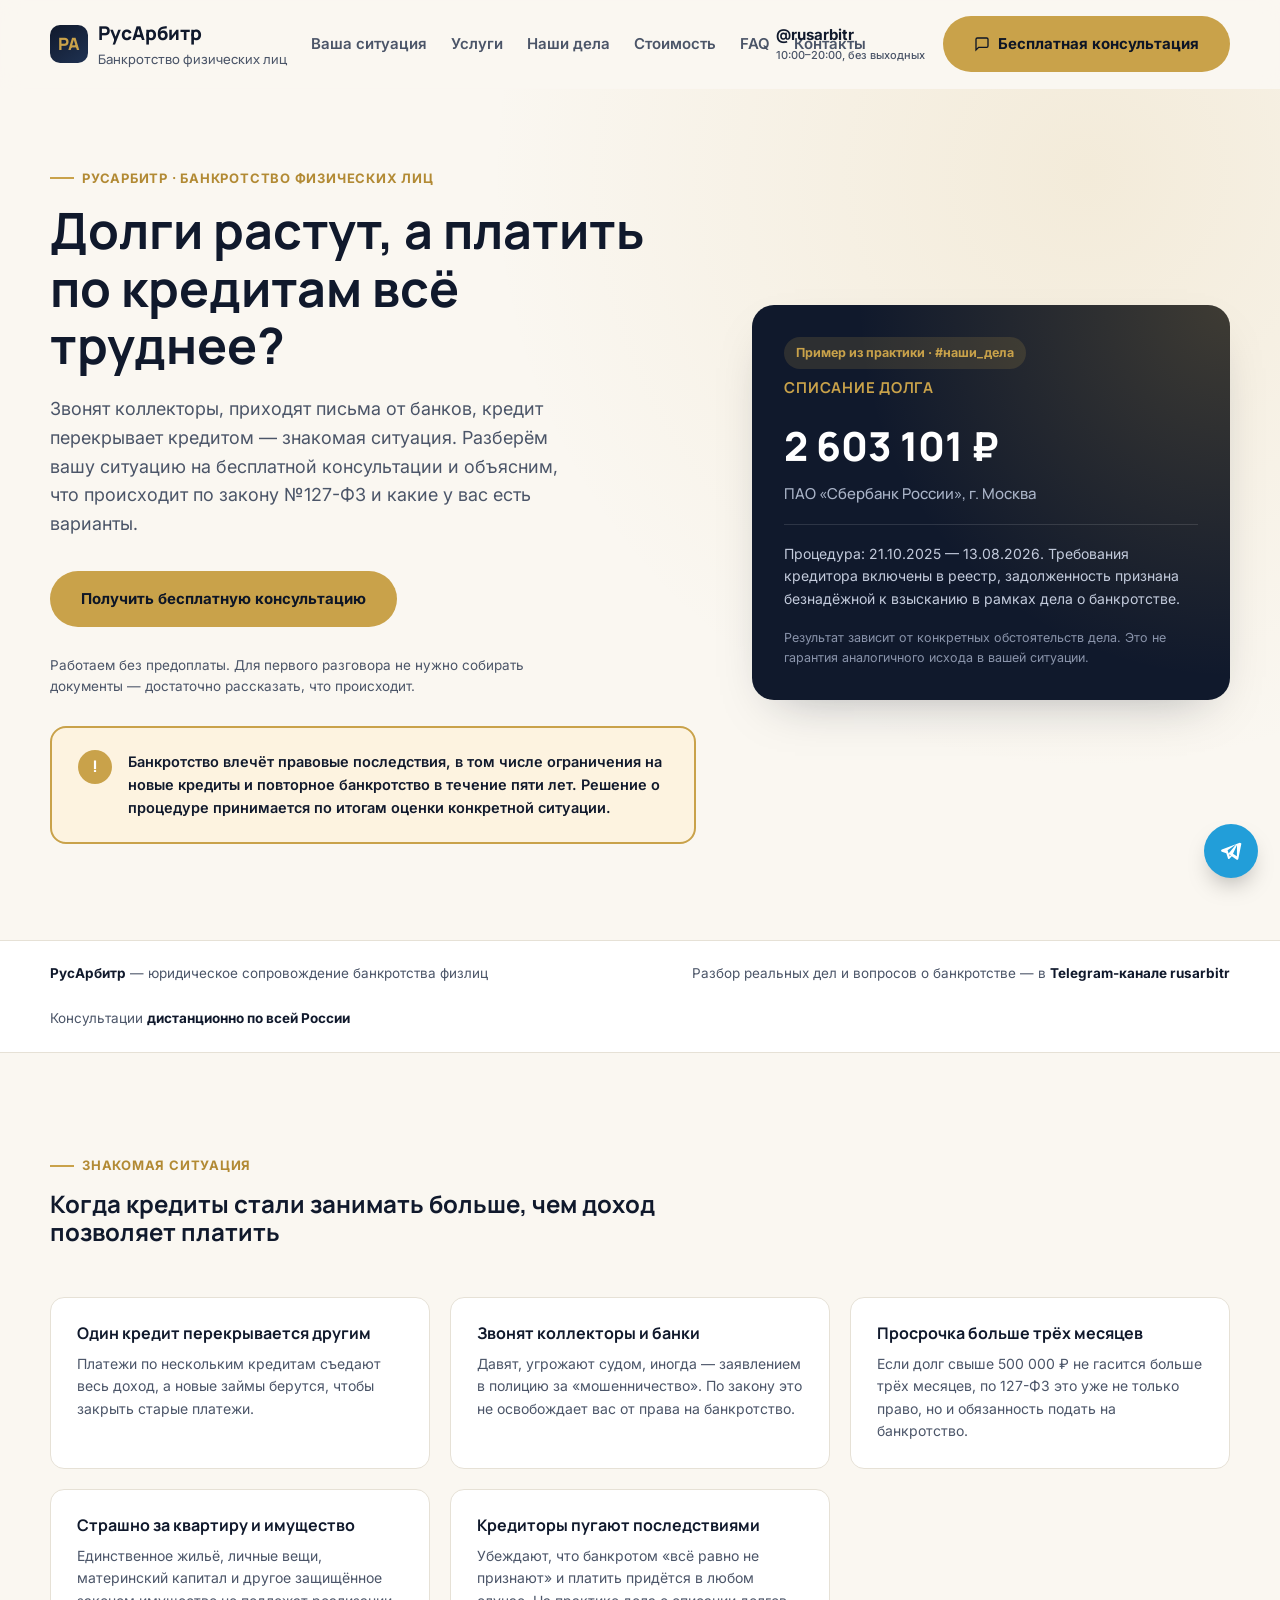
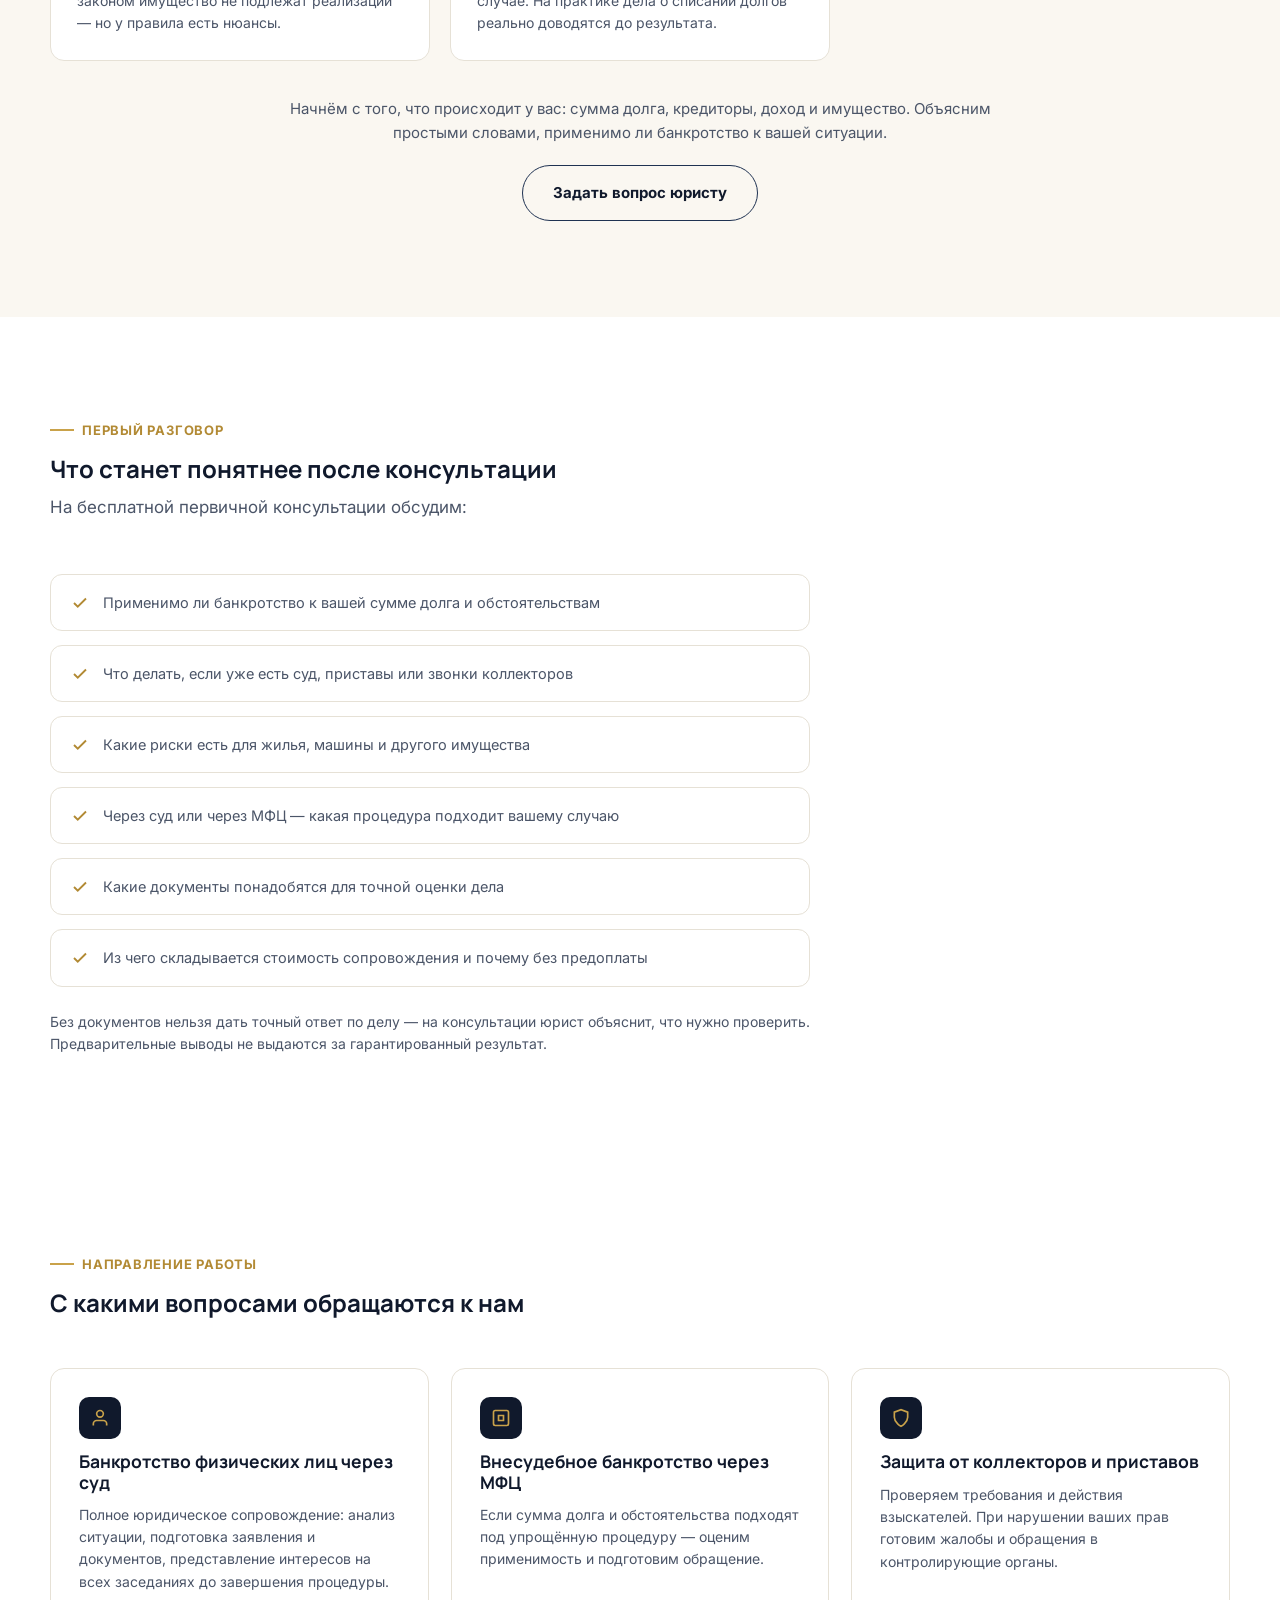
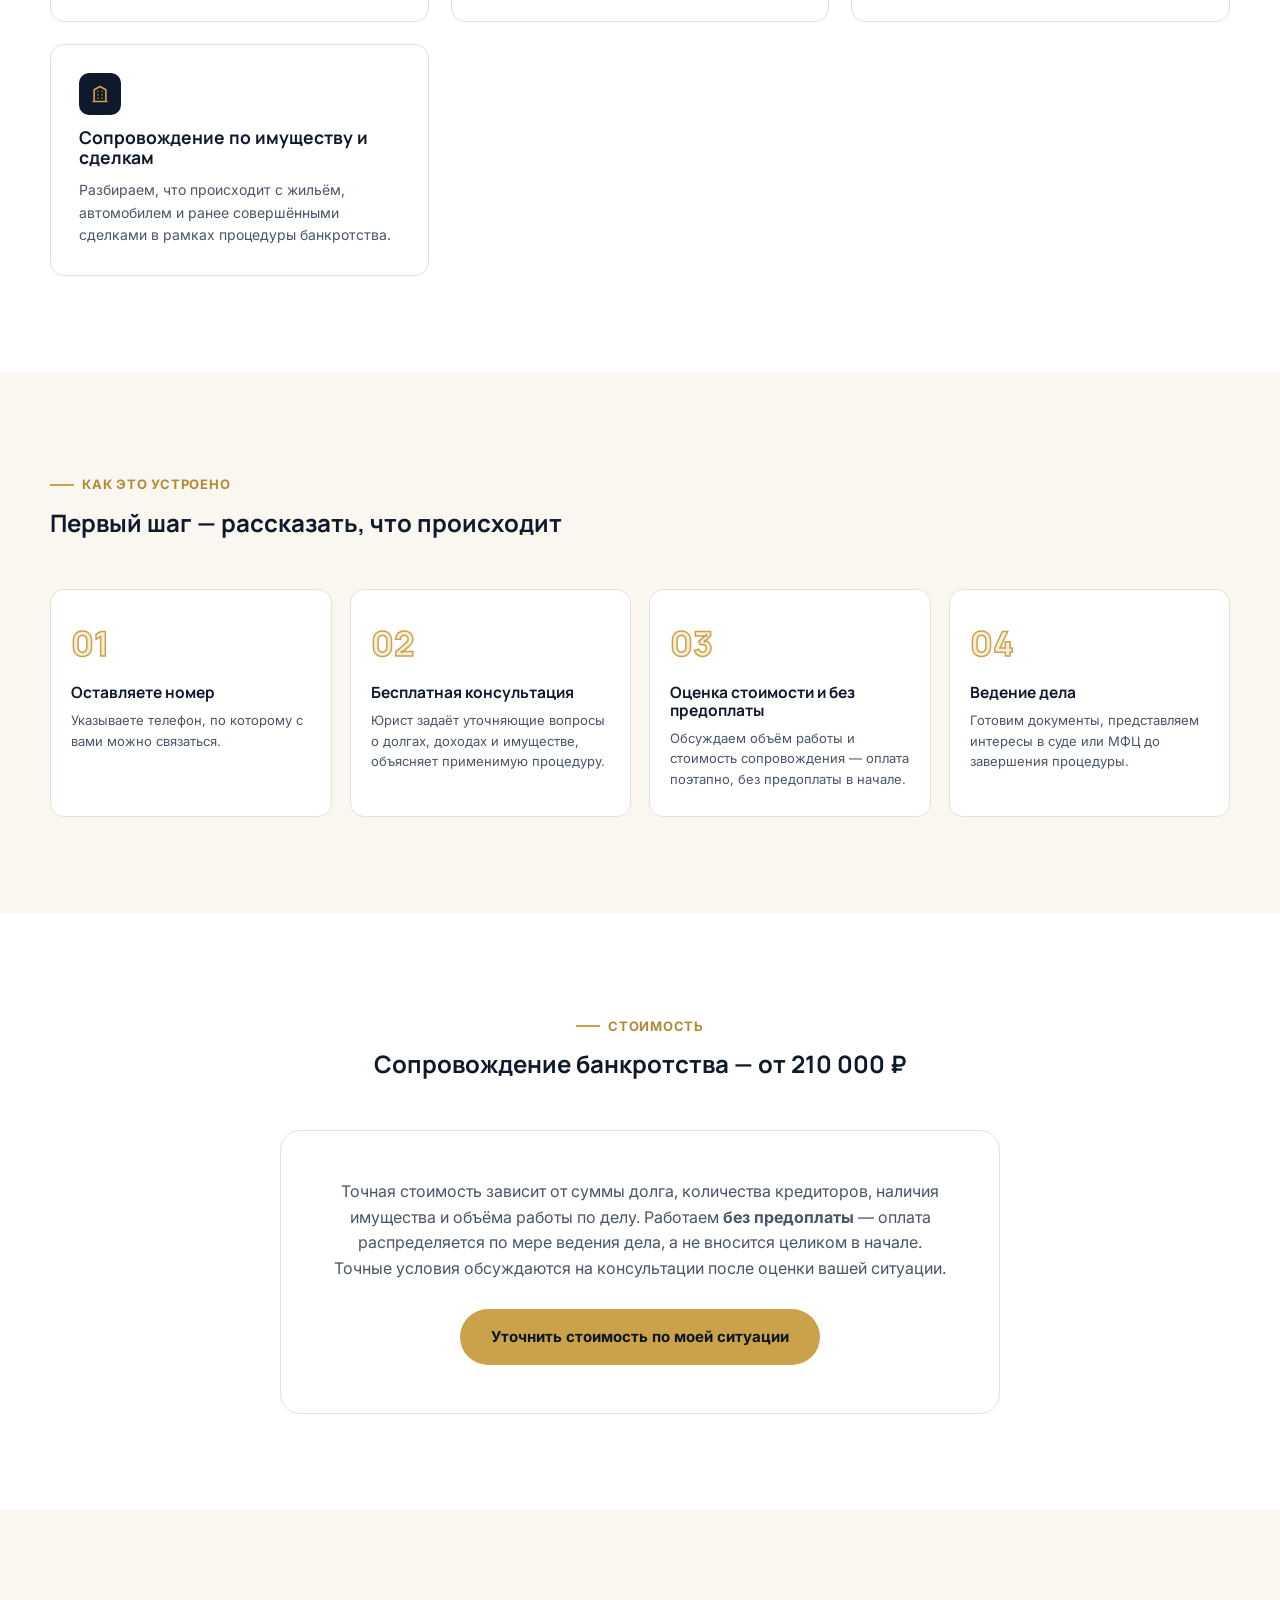
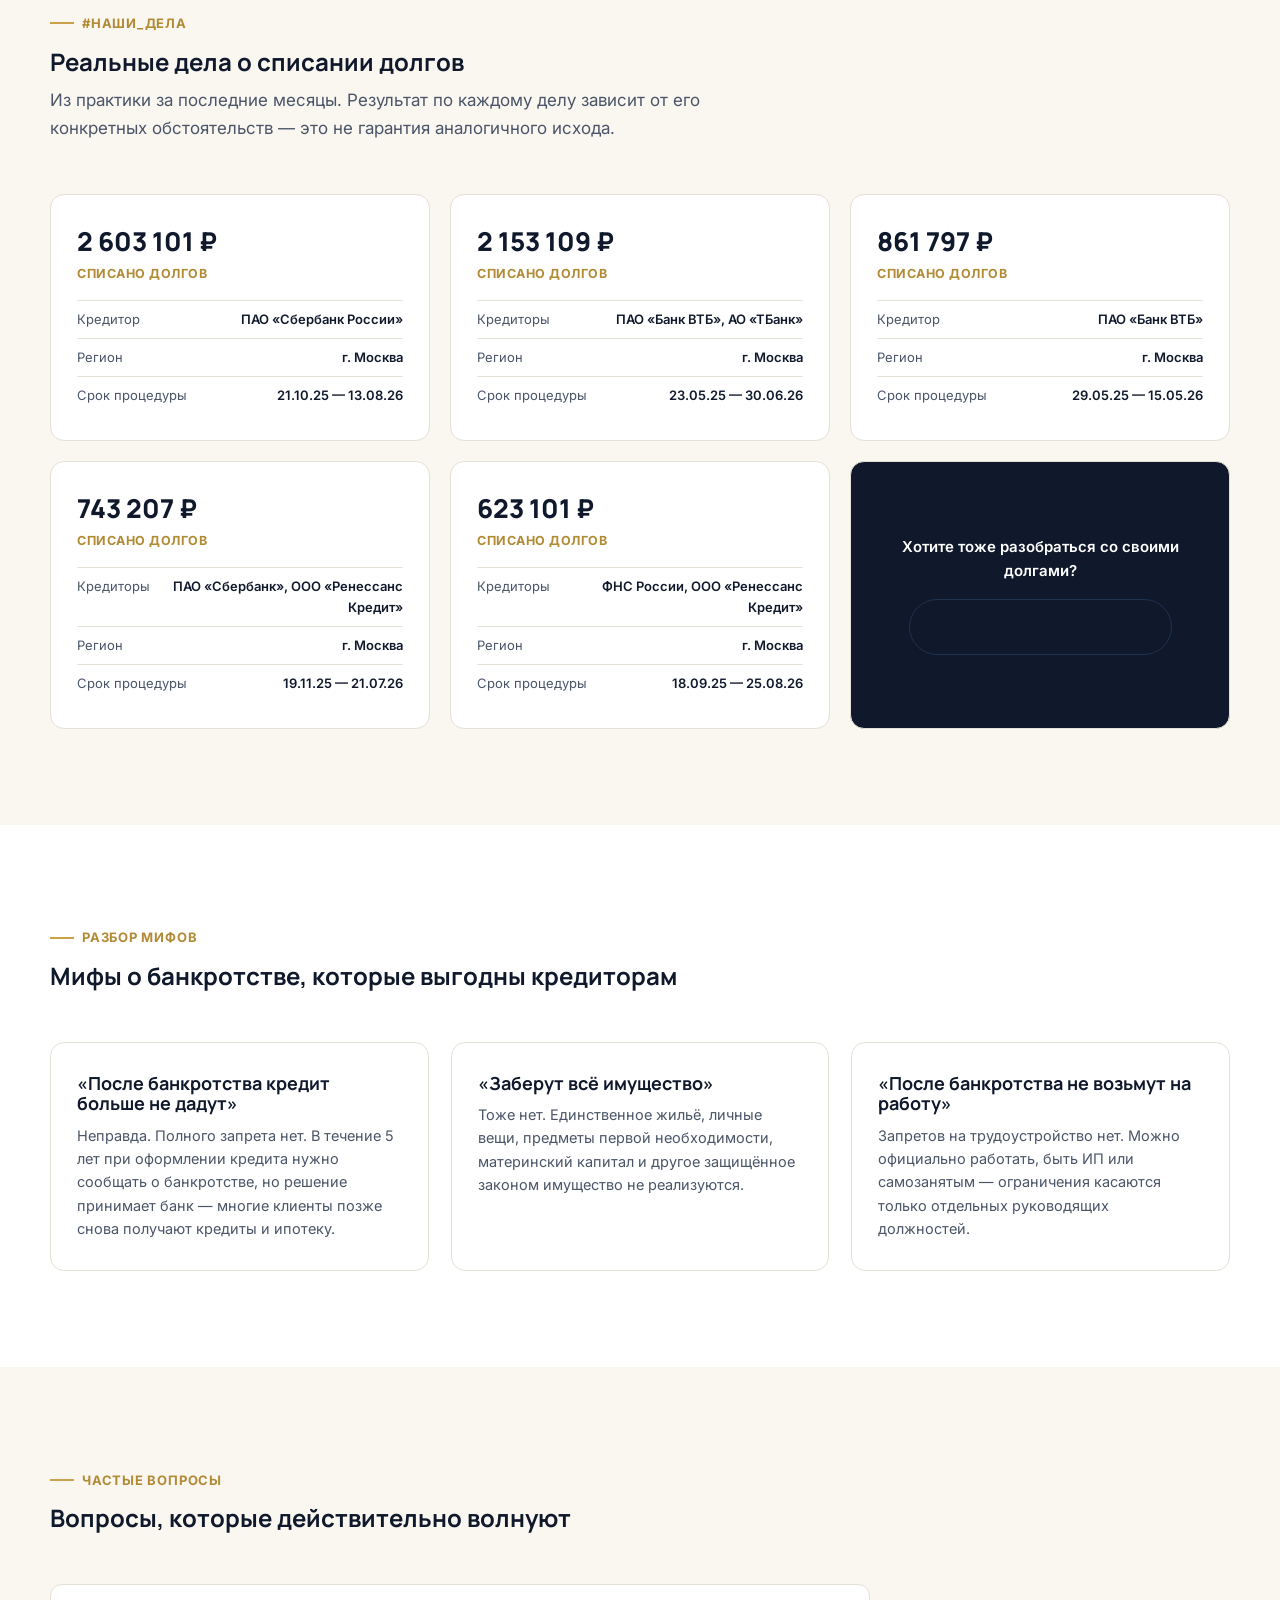
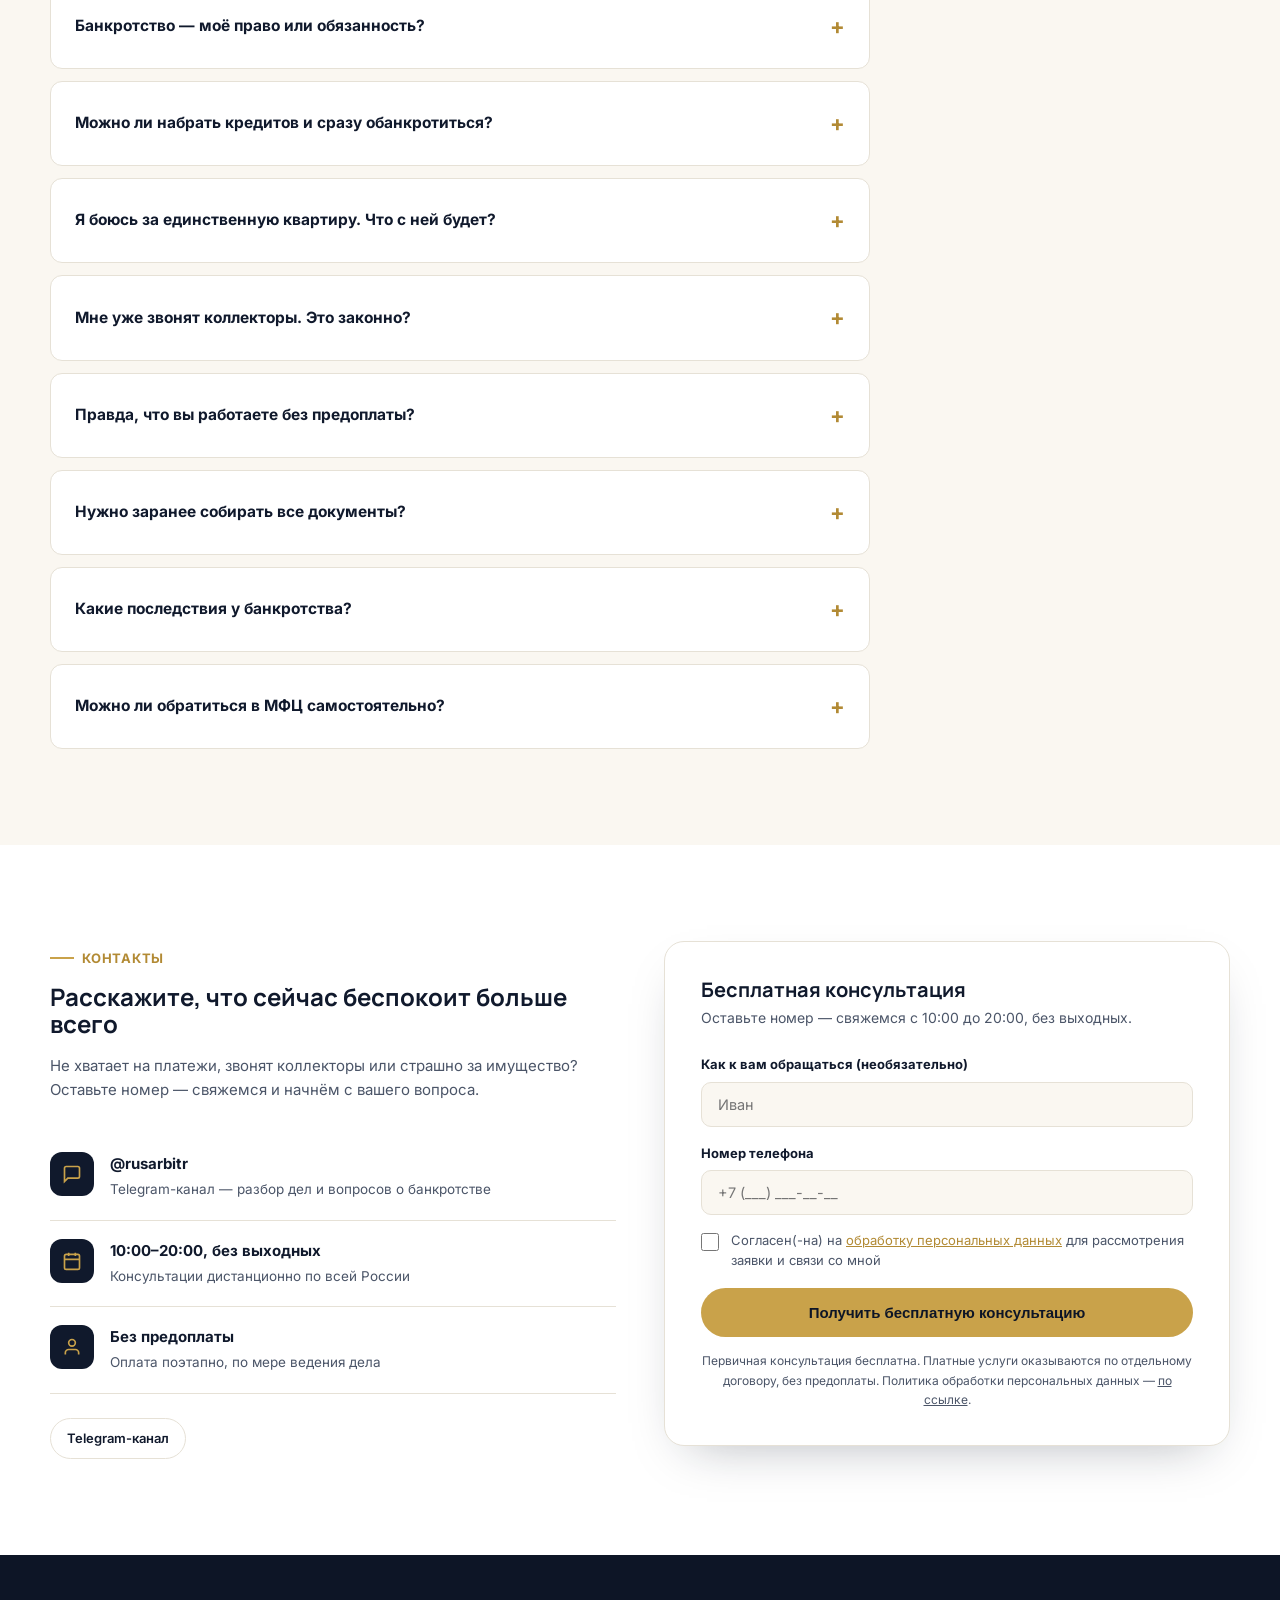
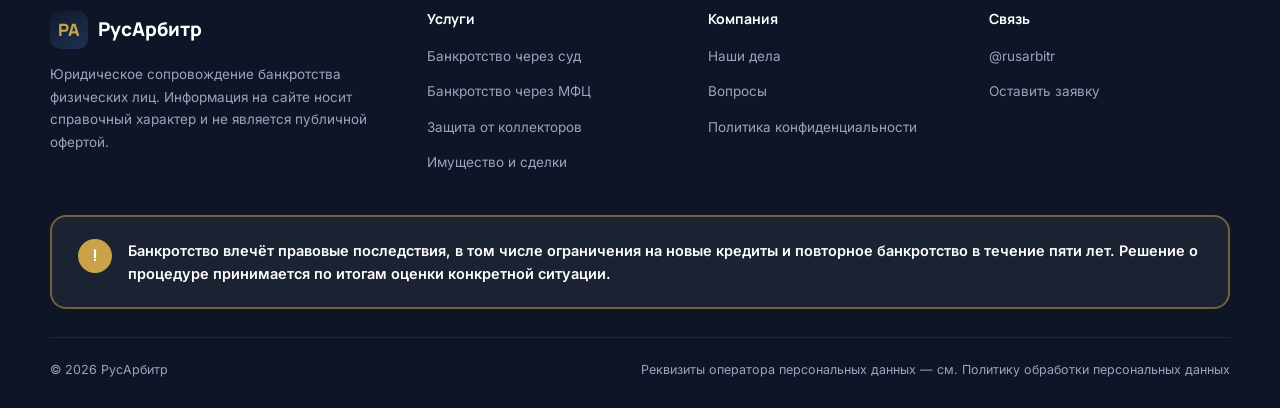
==== index.html @ bc427762 "init: landing for RusArbitr - bankrotstvo fizlic" ====
<!DOCTYPE html>
<html lang="ru">
<head>
<meta charset="UTF-8">
<meta name="viewport" content="width=device-width, initial-scale=1.0">
<title>РусАрбитр — банкротство физических лиц, списание долгов законно</title>
<meta name="description" content="Юридическое сопровождение банкротства физических лиц. Работаем без предоплаты, бесплатная первичная консультация. Реальные дела о списании долгов.">
<link rel="preconnect" href="https://fonts.googleapis.com">
<link rel="preconnect" href="https://fonts.gstatic.com" crossorigin>
<link href="https://fonts.googleapis.com/css2?family=Inter:wght@400;500;600;700;800&family=Manrope:wght@500;600;700;800&display=swap" rel="stylesheet">
<link rel="stylesheet" href="styles.css">
</head>
<body>

<header class="header" id="header">
  <div class="container header__inner">
    <a href="#" class="logo">
      <span class="logo__mark">РА</span>
      <span>РусАрбитр<span class="logo__suffix">Банкротство физических лиц</span></span>
    </a>
    <nav class="nav" id="nav">
      <a href="#situations">Ваша ситуация</a>
      <a href="#services">Услуги</a>
      <a href="#cases">Наши дела</a>
      <a href="#pricing">Стоимость</a>
      <a href="#faq">FAQ</a>
      <a href="#contact">Контакты</a>
    </nav>
    <div class="header__actions">
      <a href="https://t.me/rusarbitr" target="_blank" rel="noopener" class="header__phone">@rusarbitr<span>10:00–20:00, без выходных</span></a>
      <a href="#contact" class="btn btn--gold"><svg width="16" height="16" viewBox="0 0 24 24" fill="none" stroke="currentColor" stroke-width="2" style="flex-shrink:0"><path d="M21 15a2 2 0 01-2 2H7l-4 4V5a2 2 0 012-2h14a2 2 0 012 2z"/></svg><span>Бесплатная консультация</span></a>
      <button class="burger" id="burger" aria-label="Меню"><span></span><span></span><span></span></button>
    </div>
  </div>
</header>

<section class="hero">
  <div class="container">
    <div class="hero__grid">
      <div>
        <div class="eyebrow">РусАрбитр · Банкротство физических лиц</div>
        <h1>Долги растут, а платить по кредитам всё труднее?</h1>
        <p class="lead">Звонят коллекторы, приходят письма от банков, кредит перекрывает кредитом — знакомая ситуация. Разберём вашу ситуацию на бесплатной консультации и объясним, что происходит по закону №127-ФЗ и какие у вас есть варианты.</p>
        <div class="hero__ctas">
          <a href="#contact" class="btn btn--gold">Получить бесплатную консультацию</a>
        </div>
        <p style="font-size:13.5px;color:var(--ink-soft);max-width:480px;margin-top:-16px;margin-bottom:0">Работаем без предоплаты. Для первого разговора не нужно собирать документы — достаточно рассказать, что происходит.</p>

        <div class="warning-banner">
          <div class="warning-banner__icon">!</div>
          <p>Банкротство влечёт правовые последствия, в том числе ограничения на новые кредиты и повторное банкротство в течение пяти лет. Решение о процедуре принимается по итогам оценки конкретной ситуации.</p>
        </div>
      </div>
      <div class="hero__card">
        <div class="hero__case">
          <div class="tag">Пример из практики · #наши_дела</div>
          <h3>Списание долга</h3>
          <div class="amount">2 603 101 ₽<small>ПАО «Сбербанк России», г. Москва</small></div>
          <div class="divider"></div>
          <p>Процедура: 21.10.2025 — 13.08.2026. Требования кредитора включены в реестр, задолженность признана безнадёжной к взысканию в рамках дела о банкротстве.</p>
          <p style="font-size:12.5px;color:#8a94ab;margin:0">Результат зависит от конкретных обстоятельств дела. Это не гарантия аналогичного исхода в вашей ситуации.</p>
        </div>
      </div>
    </div>
  </div>
</section>

<div class="trust">
  <div class="container trust__inner">
    <span><strong>РусАрбитр</strong> — юридическое сопровождение банкротства физлиц</span>
    <span>Разбор реальных дел и вопросов о банкротстве — в <strong>Telegram-канале rusarbitr</strong></span>
    <span>Консультации <strong>дистанционно по всей России</strong></span>
  </div>
</div>

<section class="section" id="situations">
  <div class="container">
    <div class="section__head">
      <div class="eyebrow">Знакомая ситуация</div>
      <h2>Когда кредиты стали занимать больше, чем доход позволяет платить</h2>
    </div>
    <div class="situation-grid">
      <div class="situation reveal">
        <h3>Один кредит перекрывается другим</h3>
        <p>Платежи по нескольким кредитам съедают весь доход, а новые займы берутся, чтобы закрыть старые платежи.</p>
      </div>
      <div class="situation reveal">
        <h3>Звонят коллекторы и банки</h3>
        <p>Давят, угрожают судом, иногда — заявлением в полицию за «мошенничество». По закону это не освобождает вас от права на банкротство.</p>
      </div>
      <div class="situation reveal">
        <h3>Просрочка больше трёх месяцев</h3>
        <p>Если долг свыше 500 000 ₽ не гасится больше трёх месяцев, по 127-ФЗ это уже не только право, но и обязанность подать на банкротство.</p>
      </div>
      <div class="situation reveal">
        <h3>Страшно за квартиру и имущество</h3>
        <p>Единственное жильё, личные вещи, материнский капитал и другое защищённое законом имущество не подлежат реализации — но у правила есть нюансы.</p>
      </div>
      <div class="situation reveal">
        <h3>Кредиторы пугают последствиями</h3>
        <p>Убеждают, что банкротом «всё равно не признают» и платить придётся в любом случае. На практике дела о списании долгов реально доводятся до результата.</p>
      </div>
    </div>
    <p class="situation-note">Начнём с того, что происходит у вас: сумма долга, кредиторы, доход и имущество. Объясним простыми словами, применимо ли банкротство к вашей ситуации.</p>
    <div class="btn-center"><a href="#contact" class="btn btn--outline">Задать вопрос юристу</a></div>
  </div>
</section>

<section class="section section--alt">
  <div class="container">
    <div class="section__head">
      <div class="eyebrow">Первый разговор</div>
      <h2>Что станет понятнее после консультации</h2>
      <p>На бесплатной первичной консультации обсудим:</p>
    </div>
    <ul class="checklist">
      <li><svg width="18" height="18" viewBox="0 0 24 24" fill="none" stroke="currentColor" stroke-width="2.5"><path d="M20 6L9 17l-5-5"/></svg>Применимо ли банкротство к вашей сумме долга и обстоятельствам</li>
      <li><svg width="18" height="18" viewBox="0 0 24 24" fill="none" stroke="currentColor" stroke-width="2.5"><path d="M20 6L9 17l-5-5"/></svg>Что делать, если уже есть суд, приставы или звонки коллекторов</li>
      <li><svg width="18" height="18" viewBox="0 0 24 24" fill="none" stroke="currentColor" stroke-width="2.5"><path d="M20 6L9 17l-5-5"/></svg>Какие риски есть для жилья, машины и другого имущества</li>
      <li><svg width="18" height="18" viewBox="0 0 24 24" fill="none" stroke="currentColor" stroke-width="2.5"><path d="M20 6L9 17l-5-5"/></svg>Через суд или через МФЦ — какая процедура подходит вашему случаю</li>
      <li><svg width="18" height="18" viewBox="0 0 24 24" fill="none" stroke="currentColor" stroke-width="2.5"><path d="M20 6L9 17l-5-5"/></svg>Какие документы понадобятся для точной оценки дела</li>
      <li><svg width="18" height="18" viewBox="0 0 24 24" fill="none" stroke="currentColor" stroke-width="2.5"><path d="M20 6L9 17l-5-5"/></svg>Из чего складывается стоимость сопровождения и почему без предоплаты</li>
    </ul>
    <p class="checklist-note">Без документов нельзя дать точный ответ по делу — на консультации юрист объяснит, что нужно проверить. Предварительные выводы не выдаются за гарантированный результат.</p>
  </div>
</section>

<section class="section section--alt" id="services">
  <div class="container">
    <div class="section__head">
      <div class="eyebrow">Направление работы</div>
      <h2>С какими вопросами обращаются к нам</h2>
    </div>
    <div class="srv-grid">
      <div class="srv reveal">
        <div class="srv__icon"><svg width="20" height="20" viewBox="0 0 24 24" fill="none" stroke="currentColor" stroke-width="2"><path d="M20 21v-2a4 4 0 00-4-4H8a4 4 0 00-4 4v2"/><circle cx="12" cy="7" r="4"/></svg></div>
        <h3>Банкротство физических лиц через суд</h3>
        <p>Полное юридическое сопровождение: анализ ситуации, подготовка заявления и документов, представление интересов на всех заседаниях до завершения процедуры.</p>
      </div>
      <div class="srv reveal">
        <div class="srv__icon"><svg width="20" height="20" viewBox="0 0 24 24" fill="none" stroke="currentColor" stroke-width="2"><rect x="3" y="3" width="18" height="18" rx="2"/><path d="M9 9h6v6H9z"/></svg></div>
        <h3>Внесудебное банкротство через МФЦ</h3>
        <p>Если сумма долга и обстоятельства подходят под упрощённую процедуру — оценим применимость и подготовим обращение.</p>
      </div>
      <div class="srv reveal">
        <div class="srv__icon"><svg width="20" height="20" viewBox="0 0 24 24" fill="none" stroke="currentColor" stroke-width="2"><path d="M12 22s8-4.5 8-11V5l-8-3-8 3v6c0 6.5 8 11 8 11z"/></svg></div>
        <h3>Защита от коллекторов и приставов</h3>
        <p>Проверяем требования и действия взыскателей. При нарушении ваших прав готовим жалобы и обращения в контролирующие органы.</p>
      </div>
      <div class="srv reveal">
        <div class="srv__icon"><svg width="20" height="20" viewBox="0 0 24 24" fill="none" stroke="currentColor" stroke-width="2"><path d="M3 21h18M5 21V7l7-4 7 4v14M9 9h1m4 0h1m-6 4h1m4 0h1m-6 4h1m4 0h1"/></svg></div>
        <h3>Сопровождение по имуществу и сделкам</h3>
        <p>Разбираем, что происходит с жильём, автомобилем и ранее совершёнными сделками в рамках процедуры банкротства.</p>
      </div>
    </div>
  </div>
</section>

<section class="section" id="process">
  <div class="container">
    <div class="section__head">
      <div class="eyebrow">Как это устроено</div>
      <h2>Первый шаг — рассказать, что происходит</h2>
    </div>
    <div class="steps steps--4">
      <div class="step reveal"><div class="step__num">01</div><h3>Оставляете номер</h3><p>Указываете телефон, по которому с вами можно связаться.</p></div>
      <div class="step reveal"><div class="step__num">02</div><h3>Бесплатная консультация</h3><p>Юрист задаёт уточняющие вопросы о долгах, доходах и имуществе, объясняет применимую процедуру.</p></div>
      <div class="step reveal"><div class="step__num">03</div><h3>Оценка стоимости и без предоплаты</h3><p>Обсуждаем объём работы и стоимость сопровождения — оплата поэтапно, без предоплаты в начале.</p></div>
      <div class="step reveal"><div class="step__num">04</div><h3>Ведение дела</h3><p>Готовим документы, представляем интересы в суде или МФЦ до завершения процедуры.</p></div>
    </div>
  </div>
</section>

<section class="section section--alt" id="pricing">
  <div class="container">
    <div class="section__head" style="margin-inline:auto;text-align:center">
      <div class="eyebrow">Стоимость</div>
      <h2>Сопровождение банкротства — от 210 000 ₽</h2>
    </div>
    <div class="price-cta reveal">
      <p>Точная стоимость зависит от суммы долга, количества кредиторов, наличия имущества и объёма работы по делу. Работаем <strong>без предоплаты</strong> — оплата распределяется по мере ведения дела, а не вносится целиком в начале. Точные условия обсуждаются на консультации после оценки вашей ситуации.</p>
      <a href="#contact" class="btn btn--gold">Уточнить стоимость по моей ситуации</a>
    </div>
  </div>
</section>

<section class="section" id="cases">
  <div class="container">
    <div class="section__head">
      <div class="eyebrow">#наши_дела</div>
      <h2>Реальные дела о списании долгов</h2>
      <p>Из практики за последние месяцы. Результат по каждому делу зависит от его конкретных обстоятельств — это не гарантия аналогичного исхода.</p>
    </div>
    <div class="cases-grid">
      <div class="case-card reveal">
        <div class="case-card__amount">2 603 101 ₽</div>
        <p class="case-card__label">списано долгов</p>
        <div class="case-card__row"><span>Кредитор</span><b>ПАО «Сбербанк России»</b></div>
        <div class="case-card__row"><span>Регион</span><b>г. Москва</b></div>
        <div class="case-card__row"><span>Срок процедуры</span><b>21.10.25 — 13.08.26</b></div>
      </div>
      <div class="case-card reveal">
        <div class="case-card__amount">2 153 109 ₽</div>
        <p class="case-card__label">списано долгов</p>
        <div class="case-card__row"><span>Кредиторы</span><b>ПАО «Банк ВТБ», АО «ТБанк»</b></div>
        <div class="case-card__row"><span>Регион</span><b>г. Москва</b></div>
        <div class="case-card__row"><span>Срок процедуры</span><b>23.05.25 — 30.06.26</b></div>
      </div>
      <div class="case-card reveal">
        <div class="case-card__amount">861 797 ₽</div>
        <p class="case-card__label">списано долгов</p>
        <div class="case-card__row"><span>Кредитор</span><b>ПАО «Банк ВТБ»</b></div>
        <div class="case-card__row"><span>Регион</span><b>г. Москва</b></div>
        <div class="case-card__row"><span>Срок процедуры</span><b>29.05.25 — 15.05.26</b></div>
      </div>
      <div class="case-card reveal">
        <div class="case-card__amount">743 207 ₽</div>
        <p class="case-card__label">списано долгов</p>
        <div class="case-card__row"><span>Кредиторы</span><b>ПАО «Сбербанк», ООО «Ренессанс Кредит»</b></div>
        <div class="case-card__row"><span>Регион</span><b>г. Москва</b></div>
        <div class="case-card__row"><span>Срок процедуры</span><b>19.11.25 — 21.07.26</b></div>
      </div>
      <div class="case-card reveal">
        <div class="case-card__amount">623 101 ₽</div>
        <p class="case-card__label">списано долгов</p>
        <div class="case-card__row"><span>Кредиторы</span><b>ФНС России, ООО «Ренессанс Кредит»</b></div>
        <div class="case-card__row"><span>Регион</span><b>г. Москва</b></div>
        <div class="case-card__row"><span>Срок процедуры</span><b>18.09.25 — 25.08.26</b></div>
      </div>
      <div class="case-card case-card--cta reveal">
        <p>Хотите тоже разобраться со своими долгами?</p>
        <a href="#contact" class="btn btn--outline">Бесплатная консультация</a>
      </div>
    </div>
  </div>
</section>

<section class="section section--alt" id="myths">
  <div class="container">
    <div class="section__head">
      <div class="eyebrow">Разбор мифов</div>
      <h2>Мифы о банкротстве, которые выгодны кредиторам</h2>
    </div>
    <div class="adv-grid">
      <div class="adv reveal">
        <h3>«После банкротства кредит больше не дадут»</h3>
        <p>Неправда. Полного запрета нет. В течение 5 лет при оформлении кредита нужно сообщать о банкротстве, но решение принимает банк — многие клиенты позже снова получают кредиты и ипотеку.</p>
      </div>
      <div class="adv reveal">
        <h3>«Заберут всё имущество»</h3>
        <p>Тоже нет. Единственное жильё, личные вещи, предметы первой необходимости, материнский капитал и другое защищённое законом имущество не реализуются.</p>
      </div>
      <div class="adv reveal">
        <h3>«После банкротства не возьмут на работу»</h3>
        <p>Запретов на трудоустройство нет. Можно официально работать, быть ИП или самозанятым — ограничения касаются только отдельных руководящих должностей.</p>
      </div>
    </div>
  </div>
</section>

<section class="section" id="faq">
  <div class="container">
    <div class="section__head">
      <div class="eyebrow">Частые вопросы</div>
      <h2>Вопросы, которые действительно волнуют</h2>
    </div>
    <div class="faq__list">
      <details class="faq__item"><summary>Банкротство — моё право или обязанность?<span></span></summary><p>По 127-ФЗ каждый гражданин вправе инициировать банкротство, если не может исполнять обязательства перед кредиторами. Если долг превышает 500 000 ₽ и не гасится больше трёх месяцев — закон обязывает подать заявление о банкротстве.</p></details>
      <details class="faq__item"><summary>Можно ли набрать кредитов и сразу обанкротиться?<span></span></summary><p>Нет. Суд проверяет, когда оформлялись кредиты, что сообщалось банкам и куда потрачены деньги. Заранее спланированный уход от долгов признаётся недобросовестным поведением, и такие долги могут не списать. Но если вы рассчитывали платить, а затем потеряли доход или столкнулись с обстоятельствами — это не считается недобросовестностью.</p></details>
      <details class="faq__item"><summary>Я боюсь за единственную квартиру. Что с ней будет?<span></span></summary><p>Чтобы оценить риск, нужно знать, есть ли ипотека, другое жильё и какие сделки совершались. Защита единственного жилья имеет исключения, поэтому без анализа обстоятельств обещать его сохранение нельзя.</p></details>
      <details class="faq__item"><summary>Мне уже звонят коллекторы. Это законно?<span></span></summary><p>Обсудим характер обращений и документы. Если есть признаки нарушения ваших прав — объясним порядок действий. Само обращение к юристу не прекращает взыскание автоматически.</p></details>
      <details class="faq__item"><summary>Правда, что вы работаете без предоплаты?<span></span></summary><p>Да. Оплата сопровождения распределяется по этапам ведения дела, а не вносится целиком до начала работы. Точный порядок оплаты обсуждается на консультации после оценки вашей ситуации.</p></details>
      <details class="faq__item"><summary>Нужно заранее собирать все документы?<span></span></summary><p>Для первого разговора достаточно описать ситуацию. Для точного анализа юрист скажет, какие документы понадобятся.</p></details>
      <details class="faq__item"><summary>Какие последствия у банкротства?<span></span></summary><p>Возможна реализация не защищённого законом имущества, оспаривание ранее совершённых сделок, ограничения на управление юридическими лицами и запрет на повторное банкротство в течение пяти лет. Алиментные обязательства сохраняются и после завершения процедуры.</p></details>
      <details class="faq__item"><summary>Можно ли обратиться в МФЦ самостоятельно?<span></span></summary><p>Да, если ситуация соответствует условиям внесудебной процедуры. Рассмотрение заявления в МФЦ бесплатно, платный посредник не обязателен — но многие обращаются за проверкой применимости упрощённой процедуры именно к юристу.</p></details>
    </div>
  </div>
</section>

<section class="section section--alt" id="contact">
  <div class="container contact-wrap">
    <div class="contact-info">
      <div class="eyebrow">Контакты</div>
      <h2>Расскажите, что сейчас беспокоит больше всего</h2>
      <p>Не хватает на платежи, звонят коллекторы или страшно за имущество? Оставьте номер — свяжемся и начнём с вашего вопроса.</p>

      <div class="contact-card">
        <div class="contact-card__icon"><svg width="20" height="20" viewBox="0 0 24 24" fill="none" stroke="currentColor" stroke-width="2"><path d="M21 15a2 2 0 01-2 2H7l-4 4V5a2 2 0 012-2h14a2 2 0 012 2z"/></svg></div>
        <div><b>@rusarbitr</b><span>Telegram-канал — разбор дел и вопросов о банкротстве</span></div>
      </div>
      <div class="contact-card">
        <div class="contact-card__icon"><svg width="20" height="20" viewBox="0 0 24 24" fill="none" stroke="currentColor" stroke-width="2"><rect x="3" y="4" width="18" height="18" rx="2"/><path d="M16 2v4M8 2v4M3 10h18"/></svg></div>
        <div><b>10:00–20:00, без выходных</b><span>Консультации дистанционно по всей России</span></div>
      </div>
      <div class="contact-card">
        <div class="contact-card__icon"><svg width="20" height="20" viewBox="0 0 24 24" fill="none" stroke="currentColor" stroke-width="2"><path d="M20 21v-2a4 4 0 00-4-4H8a4 4 0 00-4 4v2"/><circle cx="12" cy="7" r="4"/></svg></div>
        <div><b>Без предоплаты</b><span>Оплата поэтапно, по мере ведения дела</span></div>
      </div>

      <div class="social-row">
        <a href="https://t.me/rusarbitr" target="_blank" rel="noopener">Telegram-канал</a>
      </div>
    </div>

    <form class="form" id="leadForm">
      <h3>Бесплатная консультация</h3>
      <p>Оставьте номер — свяжемся с 10:00 до 20:00, без выходных.</p>
      <input type="text" name="_gotcha" style="display:none" tabindex="-1" autocomplete="off">
      <div class="field">
        <label for="name">Как к вам обращаться (необязательно)</label>
        <input type="text" id="name" name="name" placeholder="Иван">
      </div>
      <div class="field">
        <label for="phone">Номер телефона</label>
        <input type="tel" id="phone" name="phone" placeholder="+7 (___) ___-__-__" required>
      </div>
      <div class="field-checkbox">
        <input type="checkbox" id="consent" name="consent" required>
        <label for="consent">Согласен(-на) на <a href="privacy.html" target="_blank">обработку персональных данных</a> для рассмотрения заявки и связи со мной</label>
      </div>
      <button type="submit" class="btn btn--gold btn--block">Получить бесплатную консультацию</button>
      <small class="disclaimer">Первичная консультация бесплатна. Платные услуги оказываются по отдельному договору, без предоплаты. Политика обработки персональных данных — <a href="privacy.html" style="text-decoration:underline">по ссылке</a>.</small>
    </form>
  </div>
</section>

<footer class="footer">
  <div class="container">
    <div class="footer__top">
      <div>
        <a href="#" class="logo"><span class="logo__mark">РА</span><span>РусАрбитр</span></a>
        <p>Юридическое сопровождение банкротства физических лиц. Информация на сайте носит справочный характер и не является публичной офертой.</p>
      </div>
      <div class="footer__col">
        <h4>Услуги</h4>
        <ul>
          <li><a href="#services">Банкротство через суд</a></li>
          <li><a href="#services">Банкротство через МФЦ</a></li>
          <li><a href="#services">Защита от коллекторов</a></li>
          <li><a href="#services">Имущество и сделки</a></li>
        </ul>
      </div>
      <div class="footer__col">
        <h4>Компания</h4>
        <ul>
          <li><a href="#cases">Наши дела</a></li>
          <li><a href="#faq">Вопросы</a></li>
          <li><a href="privacy.html">Политика конфиденциальности</a></li>
        </ul>
      </div>
      <div class="footer__col">
        <h4>Связь</h4>
        <ul>
          <li><a href="https://t.me/rusarbitr" target="_blank" rel="noopener">@rusarbitr</a></li>
          <li><a href="#contact">Оставить заявку</a></li>
        </ul>
      </div>
    </div>
    <div class="warning-banner" style="background:rgba(255,255,255,0.06);border-color:rgba(201,162,74,0.5);margin-top:0;margin-bottom:28px">
      <div class="warning-banner__icon">!</div>
      <p style="color:#fff">Банкротство влечёт правовые последствия, в том числе ограничения на новые кредиты и повторное банкротство в течение пяти лет. Решение о процедуре принимается по итогам оценки конкретной ситуации.</p>
    </div>
    <div class="footer__bottom">
      <span>© <span id="year"></span> РусАрбитр</span>
      <span>Реквизиты оператора персональных данных — см. Политику обработки персональных данных</span>
    </div>
  </div>
</footer>

<div class="fab">
  <a class="tg" href="https://t.me/rusarbitr" target="_blank" rel="noopener" aria-label="Telegram"><svg width="24" height="24" viewBox="0 0 24 24" fill="currentColor"><path d="M21.9 4.2a1.7 1.7 0 00-1.8-.3L2.9 10.5c-1.1.4-1.1 1.9 0 2.3l4.4 1.4 1.7 5.3c.2.6 1 .8 1.4.3l2.4-2.6 4.6 3.4c.7.5 1.7.1 1.9-.7l3-14.8c.1-.4 0-.9-.4-1.2zM9.6 14.5l-1-3.3 8.6-5.9-7.6 9.2zm.9 3.1l-.1-2.4 1.4 1-1.3 1.4zm7.4-.4L14 14.7l4-8.8-.1 11.3z"/></svg></a>
</div>

<script src="script.js"></script>
</body>
</html>
---- styles.css ----
/* ===== Tokens ===== */
:root {
  --navy-950: #0d1526;
  --navy-900: #10192c;
  --navy-800: #16243b;
  --navy-700: #1f3252;
  --navy-500: #35507d;
  --gold-500: #c9a24a;
  --gold-600: #b28a34;
  --gold-100: #f6ecd7;
  --cream: #faf7f1;
  --white: #ffffff;
  --ink: #14181f;
  --ink-soft: #4b5568;
  --line: #e6e1d6;
  --radius: 14px;
  --shadow: 0 20px 50px -25px rgba(16, 25, 44, 0.35);
  --font-head: 'Manrope', sans-serif;
  --font-body: 'Inter', sans-serif;
}

* { box-sizing: border-box; margin: 0; padding: 0; }

.adv-grid > *, .srv-grid > *, .situation-grid > *, .steps > *, .reviews-grid > *,
.price-grid > *, .footer__top > * { min-width: 0; }

html { scroll-behavior: smooth; }

body {
  font-family: var(--font-body);
  color: var(--ink);
  background: var(--cream);
  line-height: 1.6;
  -webkit-font-smoothing: antialiased;
}

img { max-width: 100%; display: block; }
a { color: inherit; text-decoration: none; }
ul { list-style: none; }

.container {
  width: min(1180px, 100% - 48px);
  margin-inline: auto;
}

h1, h2, h3, h4 { font-family: var(--font-head); color: var(--navy-900); line-height: 1.15; }

.eyebrow {
  display: inline-flex;
  align-items: center;
  gap: 8px;
  font-size: 13px;
  font-weight: 700;
  letter-spacing: 0.06em;
  text-transform: uppercase;
  color: var(--gold-600);
  margin-bottom: 14px;
}
.eyebrow::before { content: ''; width: 24px; height: 2px; background: var(--gold-500); display: inline-block; }

.section { padding: 96px 0; }
.section--tight { padding: 72px 0; }
.section--dark { background: var(--navy-900); color: #d9dfec; }
.section--dark h2, .section--dark h3 { color: #fff; }
.section--alt { background: var(--white); }

.section__head { max-width: 680px; margin-bottom: 52px; }
.section__head p { color: var(--ink-soft); font-size: 17px; margin-top: 12px; }
.section--dark .section__head p { color: #aab4c8; }

.btn {
  display: inline-flex;
  align-items: center;
  justify-content: center;
  gap: 8px;
  padding: 15px 30px;
  border-radius: 999px;
  font-weight: 700;
  font-size: 15px;
  cursor: pointer;
  border: 1px solid transparent;
  transition: transform 0.2s ease, box-shadow 0.2s ease, background 0.2s ease;
  white-space: nowrap;
}
.btn--gold { background: var(--gold-500); color: var(--navy-950); }
.btn--gold:hover { background: var(--gold-600); transform: translateY(-2px); box-shadow: 0 14px 30px -12px rgba(201,162,74,0.6); }
.btn--outline { background: transparent; color: var(--navy-900); border-color: var(--navy-700); }
.btn--outline:hover { background: var(--navy-900); color: #fff; }
.btn--ghost-light { background: rgba(255,255,255,0.08); color: #fff; border-color: rgba(255,255,255,0.35); }
.btn--ghost-light:hover { background: rgba(255,255,255,0.18); }
.btn--block { width: 100%; }

/* ===== Header ===== */
.header {
  position: sticky;
  top: 0;
  z-index: 100;
  background: rgba(250, 247, 241, 0.9);
  backdrop-filter: blur(10px);
  border-bottom: 1px solid transparent;
  transition: border-color 0.2s ease, box-shadow 0.2s ease;
}
.header.scrolled { border-color: var(--line); box-shadow: 0 8px 24px -20px rgba(0,0,0,0.4); }

.header__inner {
  display: flex;
  align-items: center;
  justify-content: space-between;
  gap: 24px;
  min-width: 0;
  padding: 16px 0;
}

.logo {
  flex-shrink: 0;
  display: flex;
  align-items: center;
  gap: 10px;
  font-family: var(--font-head);
  font-weight: 800;
  font-size: 19px;
  color: var(--navy-900);
}
.logo__mark {
  width: 38px; height: 38px;
  border-radius: 10px;
  background: linear-gradient(145deg, var(--navy-900), var(--navy-700));
  display: flex; align-items: center; justify-content: center;
  color: var(--gold-500);
  font-size: 17px;
  flex-shrink: 0;
}
.logo__suffix { color: var(--ink-soft); font-weight: 500; font-size: 13px; display: block; }

.nav {
  display: flex;
  align-items: center;
  gap: 24px;
  min-width: 0;
}
.nav a {
  white-space: nowrap;
  font-size: 15px;
  font-weight: 600;
  color: var(--ink-soft);
  transition: color 0.2s ease;
}
.nav a:hover { color: var(--navy-900); }

.header__actions { display: flex; align-items: center; gap: 18px; flex-shrink: 0; }
.header__phone { font-weight: 700; font-size: 15px; color: var(--navy-900); white-space: nowrap; }
.header__phone span { display: block; font-weight: 500; font-size: 11px; color: var(--ink-soft); }

.burger {
  display: none;
  flex-direction: column;
  gap: 5px;
  width: 26px;
  background: none;
  border: none;
  cursor: pointer;
}
.burger span { height: 2px; background: var(--navy-900); border-radius: 2px; transition: transform 0.2s ease, opacity 0.2s ease; }
.burger.is-open span:nth-child(1) { transform: translateY(7px) rotate(45deg); }
.burger.is-open span:nth-child(2) { opacity: 0; }
.burger.is-open span:nth-child(3) { transform: translateY(-7px) rotate(-45deg); }

/* ===== Hero ===== */
.hero {
  padding: 72px 0 96px;
  background:
    radial-gradient(circle at 85% 10%, rgba(201,162,74,0.14), transparent 45%),
    var(--cream);
}
.hero__grid {
  display: grid;
  grid-template-columns: 1.15fr 0.85fr;
  gap: 56px;
  align-items: center;
}
.hero__grid > * { min-width: 0; }
.hero h1 { font-size: clamp(32px, 4vw, 50px); margin-bottom: 20px; }
.hero h1 em { font-style: normal; color: var(--gold-600); }
.hero p.lead { font-size: 18px; color: var(--ink-soft); max-width: 540px; margin-bottom: 32px; }
.hero__ctas { display: flex; gap: 14px; flex-wrap: wrap; margin-bottom: 44px; }

.hero__stats { display: grid; grid-template-columns: repeat(4, 1fr); gap: 18px; }
.hero__stats .stat b { font-family: var(--font-head); font-size: 26px; color: var(--navy-900); display: block; }
.hero__stats .stat span { font-size: 12.5px; color: var(--ink-soft); }

.hero__card {
  background: var(--navy-900);
  color: #fff;
  border-radius: 22px;
  padding: 32px;
  box-shadow: var(--shadow);
  position: relative;
  overflow: hidden;
}
.hero__card::before {
  content: '';
  position: absolute; inset: 0;
  background: radial-gradient(circle at 100% 0%, rgba(201,162,74,0.25), transparent 60%);
}
.hero__card h3 { color: var(--gold-500); font-size: 15px; text-transform: uppercase; letter-spacing: 0.05em; margin-bottom: 18px; position: relative; }
.hero__case { position: relative; }
.hero__case .amount { font-family: var(--font-head); font-size: 40px; font-weight: 800; color: #fff; }
.hero__case .amount small { font-size: 15px; font-weight: 500; color: #aab4c8; display: block; margin-top: 4px; }
.hero__case p { font-size: 14px; color: #c3cbdc; margin: 18px 0; }
.hero__case .tag { display: inline-block; background: rgba(201,162,74,0.16); color: var(--gold-500); font-size: 12.5px; font-weight: 700; padding: 6px 12px; border-radius: 999px; margin-bottom: 10px; }
.hero__case .divider { height: 1px; background: rgba(255,255,255,0.12); margin: 18px 0; }
.hero__case .result { display: flex; justify-content: space-between; font-size: 13.5px; color: #aab4c8; }
.hero__case .result b { color: #fff; font-family: var(--font-head); }

/* ===== Trust bar ===== */
.trust {
  border-top: 1px solid var(--line);
  border-bottom: 1px solid var(--line);
  background: var(--white);
  padding: 22px 0;
}
.trust__inner { display: flex; align-items: center; justify-content: space-between; gap: 24px; flex-wrap: wrap; font-size: 13.5px; color: var(--ink-soft); }
.trust__inner strong { color: var(--navy-900); }

/* ===== Advantages ===== */
.adv-grid { display: grid; grid-template-columns: repeat(3, 1fr); gap: 22px; }
.adv {
  background: var(--white);
  border: 1px solid var(--line);
  border-radius: var(--radius);
  padding: 30px 26px;
}
.adv__icon {
  width: 48px; height: 48px;
  border-radius: 12px;
  background: var(--gold-100);
  color: var(--gold-600);
  display: flex; align-items: center; justify-content: center;
  margin-bottom: 18px;
}
.adv h3 { font-size: 18px; margin-bottom: 10px; }
.adv p { font-size: 14.5px; color: var(--ink-soft); }

/* ===== Services ===== */
.srv-grid { display: grid; grid-template-columns: repeat(3, 1fr); gap: 22px; }
.srv {
  background: var(--white);
  border: 1px solid var(--line);
  border-radius: var(--radius);
  padding: 28px;
  display: flex;
  flex-direction: column;
  gap: 12px;
}
.srv__icon { width: 42px; height: 42px; border-radius: 10px; background: var(--navy-900); color: var(--gold-500); display: flex; align-items: center; justify-content: center; }
.srv h3 { font-size: 17.5px; }
.srv p { font-size: 14px; color: var(--ink-soft); flex-grow: 1; }
.srv__price { font-family: var(--font-head); font-weight: 800; color: var(--navy-900); font-size: 16px; }
.srv__price span { font-weight: 500; font-size: 12.5px; color: var(--ink-soft); }

/* ===== Pricing ===== */
.price-grid { display: grid; grid-template-columns: repeat(3, 1fr); gap: 22px; margin-bottom: 28px; }
.price-card {
  background: var(--white);
  border: 1px solid var(--line);
  border-radius: 18px;
  padding: 34px 28px;
  position: relative;
}
.price-card--featured { border-color: var(--gold-500); box-shadow: var(--shadow); }
.price-card__badge {
  position: absolute; top: -13px; left: 28px;
  background: var(--gold-500); color: var(--navy-950);
  font-size: 12px; font-weight: 800; padding: 5px 14px; border-radius: 999px;
}
.price-card h3 { font-size: 20px; margin-bottom: 6px; }
.price-card .sum { font-family: var(--font-head); font-size: 32px; font-weight: 800; color: var(--navy-900); margin: 12px 0 4px; }
.price-card .permonth { font-size: 13.5px; color: var(--ink-soft); margin-bottom: 20px; }
.price-card ul { display: flex; flex-direction: column; gap: 10px; margin-bottom: 24px; }
.price-card li { font-size: 14px; color: var(--ink-soft); display: flex; gap: 10px; }
.price-card li svg { flex-shrink: 0; color: var(--gold-600); margin-top: 2px; }

.price-table-wrap { overflow-x: auto; background: var(--white); border: 1px solid var(--line); border-radius: var(--radius); }
table.price-table { width: 100%; border-collapse: collapse; min-width: 560px; }
.price-table th, .price-table td { text-align: left; padding: 16px 22px; font-size: 14.5px; border-bottom: 1px solid var(--line); }
.price-table th { background: var(--navy-900); color: #fff; font-family: var(--font-head); font-weight: 700; font-size: 13px; text-transform: uppercase; letter-spacing: 0.03em; }
.price-table tr:last-child td { border-bottom: none; }
.price-table td.amount { font-weight: 700; color: var(--navy-900); white-space: nowrap; }

/* ===== Process ===== */
.steps { display: grid; grid-template-columns: repeat(5, 1fr); gap: 18px; counter-reset: step; }
.steps--4 { grid-template-columns: repeat(4, 1fr); }
.trust-advs { grid-template-columns: repeat(2, 1fr); }
.step {
  background: var(--white);
  border: 1px solid var(--line);
  border-radius: var(--radius);
  padding: 26px 20px;
  position: relative;
}
.step__num {
  font-family: var(--font-head);
  font-size: 34px;
  font-weight: 800;
  color: var(--gold-100);
  -webkit-text-stroke: 1.5px var(--gold-500);
  margin-bottom: 14px;
}
.step h3 { font-size: 15.5px; margin-bottom: 8px; }
.step p { font-size: 13px; color: var(--ink-soft); }

/* ===== Case study ===== */
.case {
  display: grid;
  grid-template-columns: 0.9fr 1.1fr;
  gap: 48px;
  align-items: center;
  background: var(--navy-900);
  border-radius: 24px;
  padding: 52px;
  color: #fff;
}
.case > * { min-width: 0; }
.case__tag { display: inline-block; background: rgba(201,162,74,0.18); color: var(--gold-500); font-size: 12.5px; font-weight: 700; padding: 6px 14px; border-radius: 999px; margin-bottom: 18px; }
.case h2 { color: #fff; font-size: 28px; margin-bottom: 16px; }
.case p { color: #c3cbdc; font-size: 15px; margin-bottom: 14px; }
.case__figures { display: grid; grid-template-columns: 1fr 1fr; gap: 16px; margin-top: 26px; }
.case__figures div { background: rgba(255,255,255,0.06); border-radius: 14px; padding: 18px 20px; }
.case__figures b { display: block; font-family: var(--font-head); font-size: 24px; color: var(--gold-500); }
.case__figures span { font-size: 12.5px; color: #aab4c8; }

/* ===== Case results (наши дела) ===== */
.cases-grid { display: grid; grid-template-columns: repeat(3, 1fr); gap: 20px; }
.case-card { background: var(--white); border: 1px solid var(--line); border-radius: var(--radius); padding: 26px; }
.case-card__amount { font-family: var(--font-head); font-size: 26px; font-weight: 800; color: var(--navy-900); }
.case-card__label { font-size: 12.5px; color: var(--gold-600); font-weight: 700; text-transform: uppercase; letter-spacing: 0.04em; margin: 2px 0 16px; }
.case-card__row { display: flex; justify-content: space-between; gap: 12px; font-size: 13px; color: var(--ink-soft); padding: 8px 0; border-top: 1px solid var(--line); }
.case-card__row b { color: var(--navy-900); font-weight: 600; text-align: right; }
.case-card--cta { display: flex; flex-direction: column; align-items: center; justify-content: center; text-align: center; gap: 16px; background: var(--navy-900); color: #fff; }
.case-card--cta p { font-size: 15px; font-weight: 600; }

/* ===== Reviews ===== */
.reviews-grid { display: grid; grid-template-columns: repeat(3, 1fr); gap: 22px; }
.review { background: var(--white); border: 1px solid var(--line); border-radius: var(--radius); padding: 28px; }
.review__stars { color: var(--gold-500); font-size: 15px; margin-bottom: 14px; letter-spacing: 2px; }
.review p { font-size: 14.5px; color: var(--ink-soft); margin-bottom: 18px; }
.review__author { display: flex; align-items: center; gap: 12px; }
.review__avatar { width: 40px; height: 40px; border-radius: 50%; background: var(--gold-100); color: var(--gold-600); display: flex; align-items: center; justify-content: center; font-weight: 700; font-family: var(--font-head); }
.review__author b { display: block; font-size: 14px; color: var(--navy-900); }
.review__author span { font-size: 12.5px; color: var(--ink-soft); }

/* ===== FAQ ===== */
.faq__list { display: flex; flex-direction: column; gap: 12px; max-width: 820px; }
.faq__item { background: var(--white); border: 1px solid var(--line); border-radius: 12px; padding: 6px 24px; }
.faq__item summary {
  cursor: pointer;
  list-style: none;
  padding: 18px 0;
  font-weight: 700;
  font-size: 15.5px;
  color: var(--navy-900);
  display: flex;
  align-items: center;
  justify-content: space-between;
  gap: 20px;
}
.faq__item summary::-webkit-details-marker { display: none; }
.faq__item summary::after { content: '+'; font-size: 22px; color: var(--gold-600); flex-shrink: 0; transition: transform 0.2s ease; }
.faq__item[open] summary::after { transform: rotate(45deg); }
.faq__item p { padding-bottom: 20px; font-size: 14.5px; color: var(--ink-soft); }

/* ===== Contact / Form ===== */
.contact-wrap { display: grid; grid-template-columns: 1fr 1fr; gap: 48px; align-items: start; }
.contact-wrap > * { min-width: 0; }
.contact-info h2 { margin-bottom: 16px; }
.contact-info > p { color: var(--ink-soft); font-size: 15px; margin-bottom: 32px; }
.contact-card { display: flex; gap: 16px; padding: 18px 0; border-bottom: 1px solid var(--line); }
.contact-card__icon { width: 44px; height: 44px; border-radius: 12px; background: var(--navy-900); color: var(--gold-500); display: flex; align-items: center; justify-content: center; flex-shrink: 0; }
.contact-card b { display: block; font-size: 15px; color: var(--navy-900); }
.contact-card span { font-size: 13.5px; color: var(--ink-soft); }
.social-row { display: flex; gap: 10px; flex-wrap: wrap; margin-top: 24px; }
.social-row a { font-size: 13px; font-weight: 600; padding: 9px 16px; border-radius: 999px; background: var(--white); border: 1px solid var(--line); color: var(--navy-900); }
.social-row a:hover { border-color: var(--gold-500); color: var(--gold-600); }

.form {
  background: var(--white);
  border: 1px solid var(--line);
  border-radius: 20px;
  padding: 36px;
  box-shadow: var(--shadow);
}
.form h3 { font-size: 20px; margin-bottom: 6px; }
.form > p { font-size: 14px; color: var(--ink-soft); margin-bottom: 24px; }
.field { margin-bottom: 16px; }
.field label { display: block; font-size: 13px; font-weight: 700; color: var(--navy-900); margin-bottom: 7px; }
.field input, .field select, .field textarea {
  width: 100%;
  padding: 13px 16px;
  border: 1px solid var(--line);
  border-radius: 10px;
  font-family: var(--font-body);
  font-size: 14.5px;
  background: var(--cream);
  color: var(--ink);
}
.field input:focus, .field select:focus, .field textarea:focus { outline: none; border-color: var(--gold-500); }
.form small.disclaimer { display: block; margin-top: 14px; font-size: 12px; color: var(--ink-soft); text-align: center; }

/* ===== Footer ===== */
.footer { background: var(--navy-950); color: #9aa5bd; padding: 56px 0 28px; }
.footer__top { display: grid; grid-template-columns: 1.4fr 1fr 1fr 1fr; gap: 40px; margin-bottom: 40px; }
.footer .logo { color: #fff; }
.footer__top p { font-size: 13.5px; margin-top: 14px; line-height: 1.7; }
.footer__col h4 { color: #fff; font-size: 14px; margin-bottom: 16px; }
.footer__col ul { display: flex; flex-direction: column; gap: 10px; }
.footer__col a { font-size: 13.5px; }
.footer__col a:hover { color: var(--gold-500); }
.footer__bottom { border-top: 1px solid rgba(255,255,255,0.08); padding-top: 22px; display: flex; justify-content: space-between; gap: 16px; flex-wrap: wrap; font-size: 12.5px; }

/* ===== Warning banner ===== */
.warning-banner {
  background: #fdf3e0;
  border: 2px solid var(--gold-500);
  border-radius: 16px;
  padding: 22px 26px;
  margin-top: 28px;
  display: flex;
  gap: 16px;
  align-items: flex-start;
}
.warning-banner__icon {
  flex-shrink: 0;
  width: 34px; height: 34px;
  border-radius: 50%;
  background: var(--gold-500);
  color: #fff;
  display: flex; align-items: center; justify-content: center;
  font-weight: 800;
  font-family: var(--font-head);
}
.warning-banner p { font-size: 14.5px; color: var(--navy-900); font-weight: 600; line-height: 1.6; margin: 0; }

/* ===== Situations ===== */
.situation-grid { display: grid; grid-template-columns: repeat(3, 1fr); gap: 20px; }
.situation {
  background: var(--white);
  border: 1px solid var(--line);
  border-radius: var(--radius);
  padding: 26px;
}
.situation h3 { font-size: 16px; margin-bottom: 10px; }
.situation p { font-size: 14px; color: var(--ink-soft); }
.situation-note { max-width: 720px; margin: 36px auto 0; text-align: center; font-size: 15px; color: var(--ink-soft); }
.situation-note + .btn-center { display: flex; justify-content: center; margin-top: 20px; }

/* ===== Checklist ===== */
.checklist { display: flex; flex-direction: column; gap: 14px; max-width: 760px; }
.checklist li {
  display: flex; gap: 14px; align-items: flex-start;
  background: var(--white);
  border: 1px solid var(--line);
  border-radius: 12px;
  padding: 16px 20px;
  font-size: 14.5px;
  color: var(--ink-soft);
}
.checklist li svg { flex-shrink: 0; margin-top: 3px; color: var(--gold-600); }
.checklist-note { margin-top: 24px; font-size: 14px; color: var(--ink-soft); max-width: 760px; }

/* ===== Trust with photo ===== */
.trust-block { display: grid; grid-template-columns: 1fr 1.3fr; gap: 48px; align-items: center; }
.trust-block > * { min-width: 0; }
.trust-photo { display: flex; flex-direction: column; align-items: center; text-align: center; }
.trust-photo__avatar {
  width: 168px; height: 168px;
  border-radius: 50%;
  background: linear-gradient(145deg, var(--navy-900), var(--navy-700));
  color: var(--gold-500);
  display: flex; align-items: center; justify-content: center;
  font-family: var(--font-head);
  font-size: 46px;
  font-weight: 800;
  margin-bottom: 16px;
  border: 4px solid var(--gold-100);
}
.trust-photo b { font-size: 16px; color: var(--navy-900); }
.trust-photo span { font-size: 13.5px; color: var(--ink-soft); }

/* ===== Price CTA ===== */
.price-cta {
  background: var(--white);
  border: 1px solid var(--line);
  border-radius: 20px;
  padding: 48px;
  text-align: center;
  max-width: 720px;
  margin: 0 auto;
}
.price-cta p { font-size: 16px; color: var(--ink-soft); margin-bottom: 28px; }

/* ===== Consent checkbox ===== */
.field-checkbox { display: flex; gap: 12px; align-items: flex-start; margin-bottom: 18px; }
.field-checkbox input { width: 18px; height: 18px; margin-top: 2px; flex-shrink: 0; accent-color: var(--gold-500); }
.field-checkbox label { font-size: 13px; color: var(--ink-soft); line-height: 1.5; }
.field-checkbox label a { color: var(--gold-600); text-decoration: underline; }

/* ===== FAB ===== */
.fab { position: fixed; right: 22px; bottom: 22px; display: flex; flex-direction: column; gap: 12px; z-index: 90; }
.fab a {
  width: 54px; height: 54px;
  border-radius: 50%;
  display: flex; align-items: center; justify-content: center;
  color: #fff;
  box-shadow: 0 12px 26px -10px rgba(0,0,0,0.4);
  transition: transform 0.2s ease;
}
.fab a:hover { transform: scale(1.08); }
.fab .wa { background: #25d366; }
.fab .tg { background: #229ed9; }

/* ===== Reveal ===== */
.reveal { opacity: 0; transform: translateY(24px); transition: opacity 0.6s ease, transform 0.6s ease; }
.reveal.is-visible { opacity: 1; transform: translateY(0); }

/* ===== Responsive ===== */
@media (max-width: 1180px) {
  .nav { gap: 16px; }
  .nav a { font-size: 14px; }
}
@media (max-width: 1100px) {
  .nav { display: none; position: absolute; top: 100%; left: 0; right: 0; background: var(--white); flex-direction: column; align-items: flex-start; padding: 20px 24px; border-bottom: 1px solid var(--line); gap: 4px; }
  .nav.is-open { display: flex; }
  .nav a { padding: 10px 0; width: 100%; }
  .burger { display: flex; }
  .hero__grid { grid-template-columns: 1fr; }
  .adv-grid, .srv-grid, .reviews-grid, .situation-grid, .cases-grid { grid-template-columns: repeat(2, 1fr); }
  .steps { grid-template-columns: repeat(3, 1fr); }
  .price-grid { grid-template-columns: 1fr; max-width: 460px; }
  .case { grid-template-columns: 1fr; padding: 36px; }
  .contact-wrap { grid-template-columns: 1fr; }
  .footer__top { grid-template-columns: 1fr 1fr; }
  .trust-block { grid-template-columns: 1fr; }
}
@media (max-width: 900px) {
  .hero__stats { grid-template-columns: repeat(2, 1fr); }
  .adv-grid, .srv-grid, .reviews-grid, .situation-grid, .cases-grid { grid-template-columns: 1fr; }
  .steps { grid-template-columns: repeat(2, 1fr); }
  .section { padding: 64px 0; }
  .price-cta { padding: 32px 24px; }
}
@media (max-width: 560px) {
  .header__phone { display: none; }
  .header__actions .btn--gold { padding: 12px 16px; font-size: 13.5px; }
  .hero__ctas .btn { flex: 1; }
  .case__figures { grid-template-columns: 1fr; }
  .footer__top { grid-template-columns: 1fr; }
}
@media (max-width: 420px) {
  .header__actions .btn--gold span { display: none; }
}
@media (max-width: 380px) {
  .logo__suffix { display: none; }
}
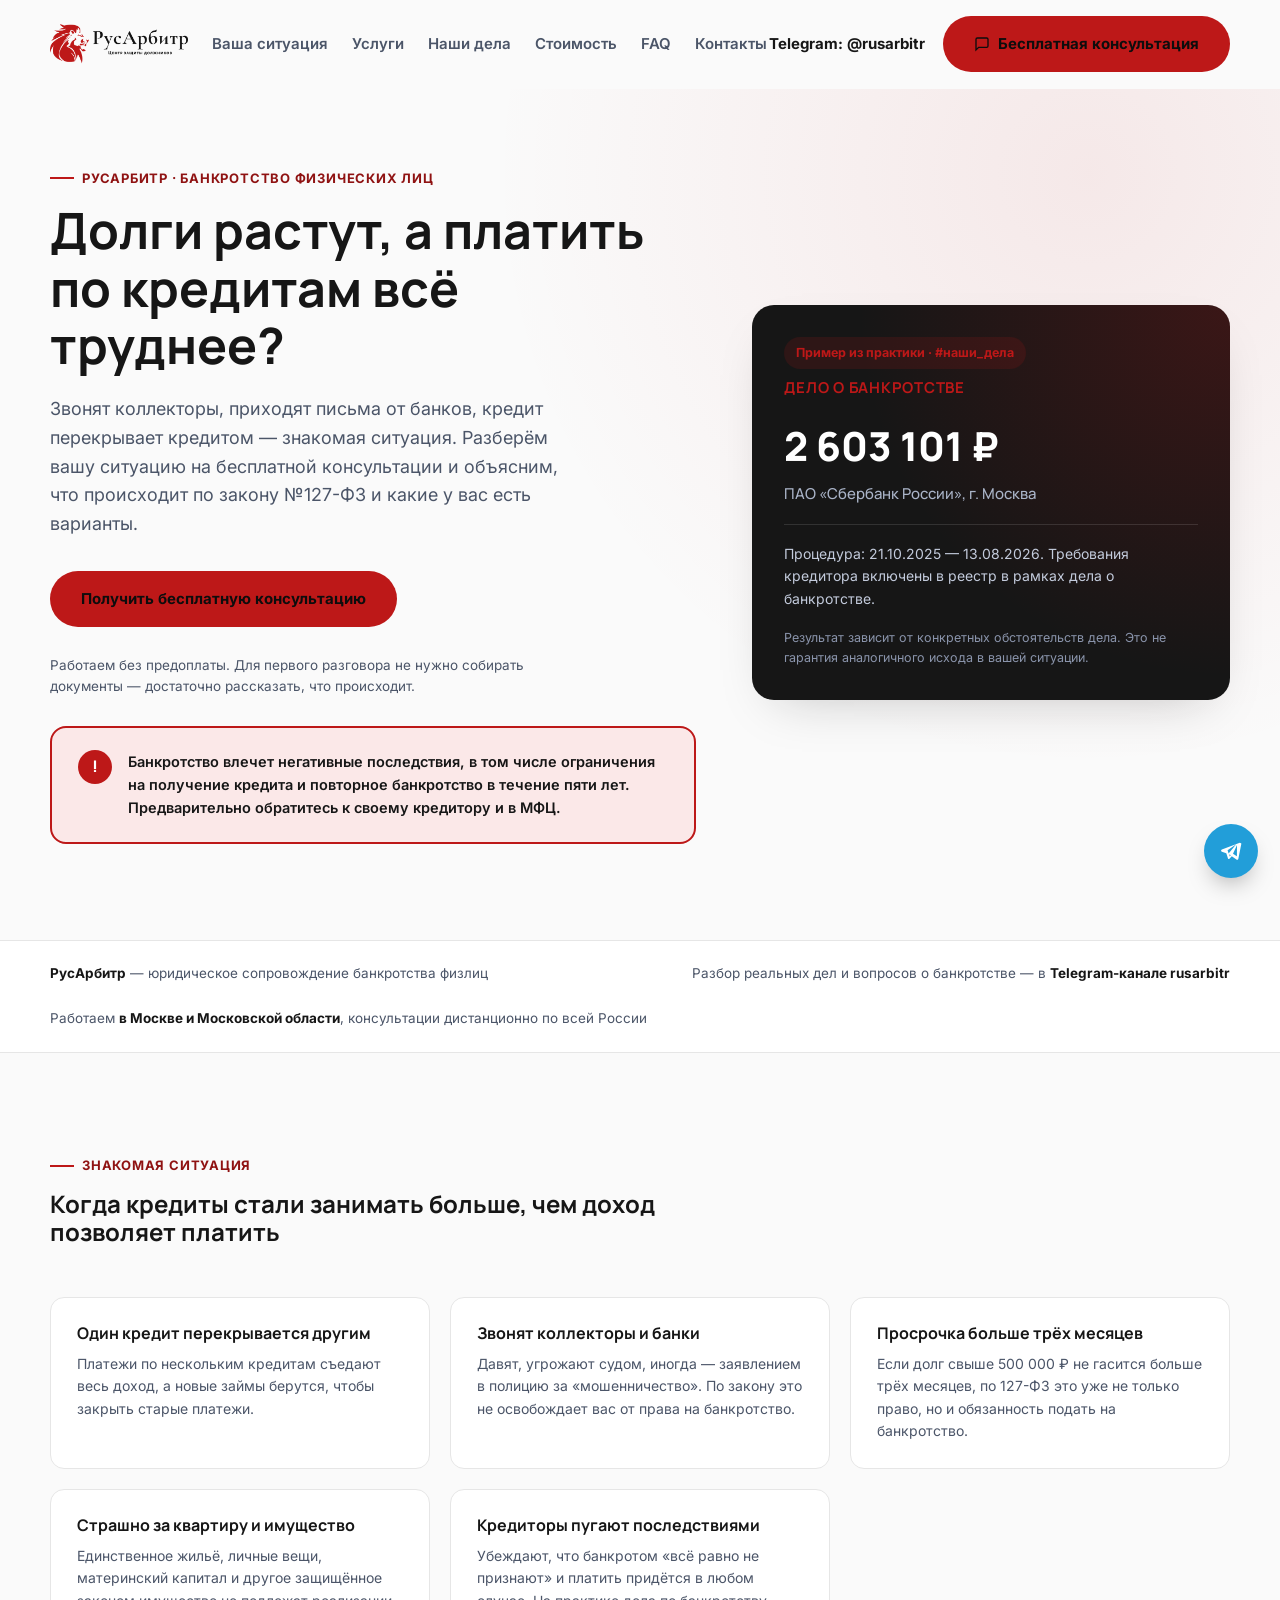
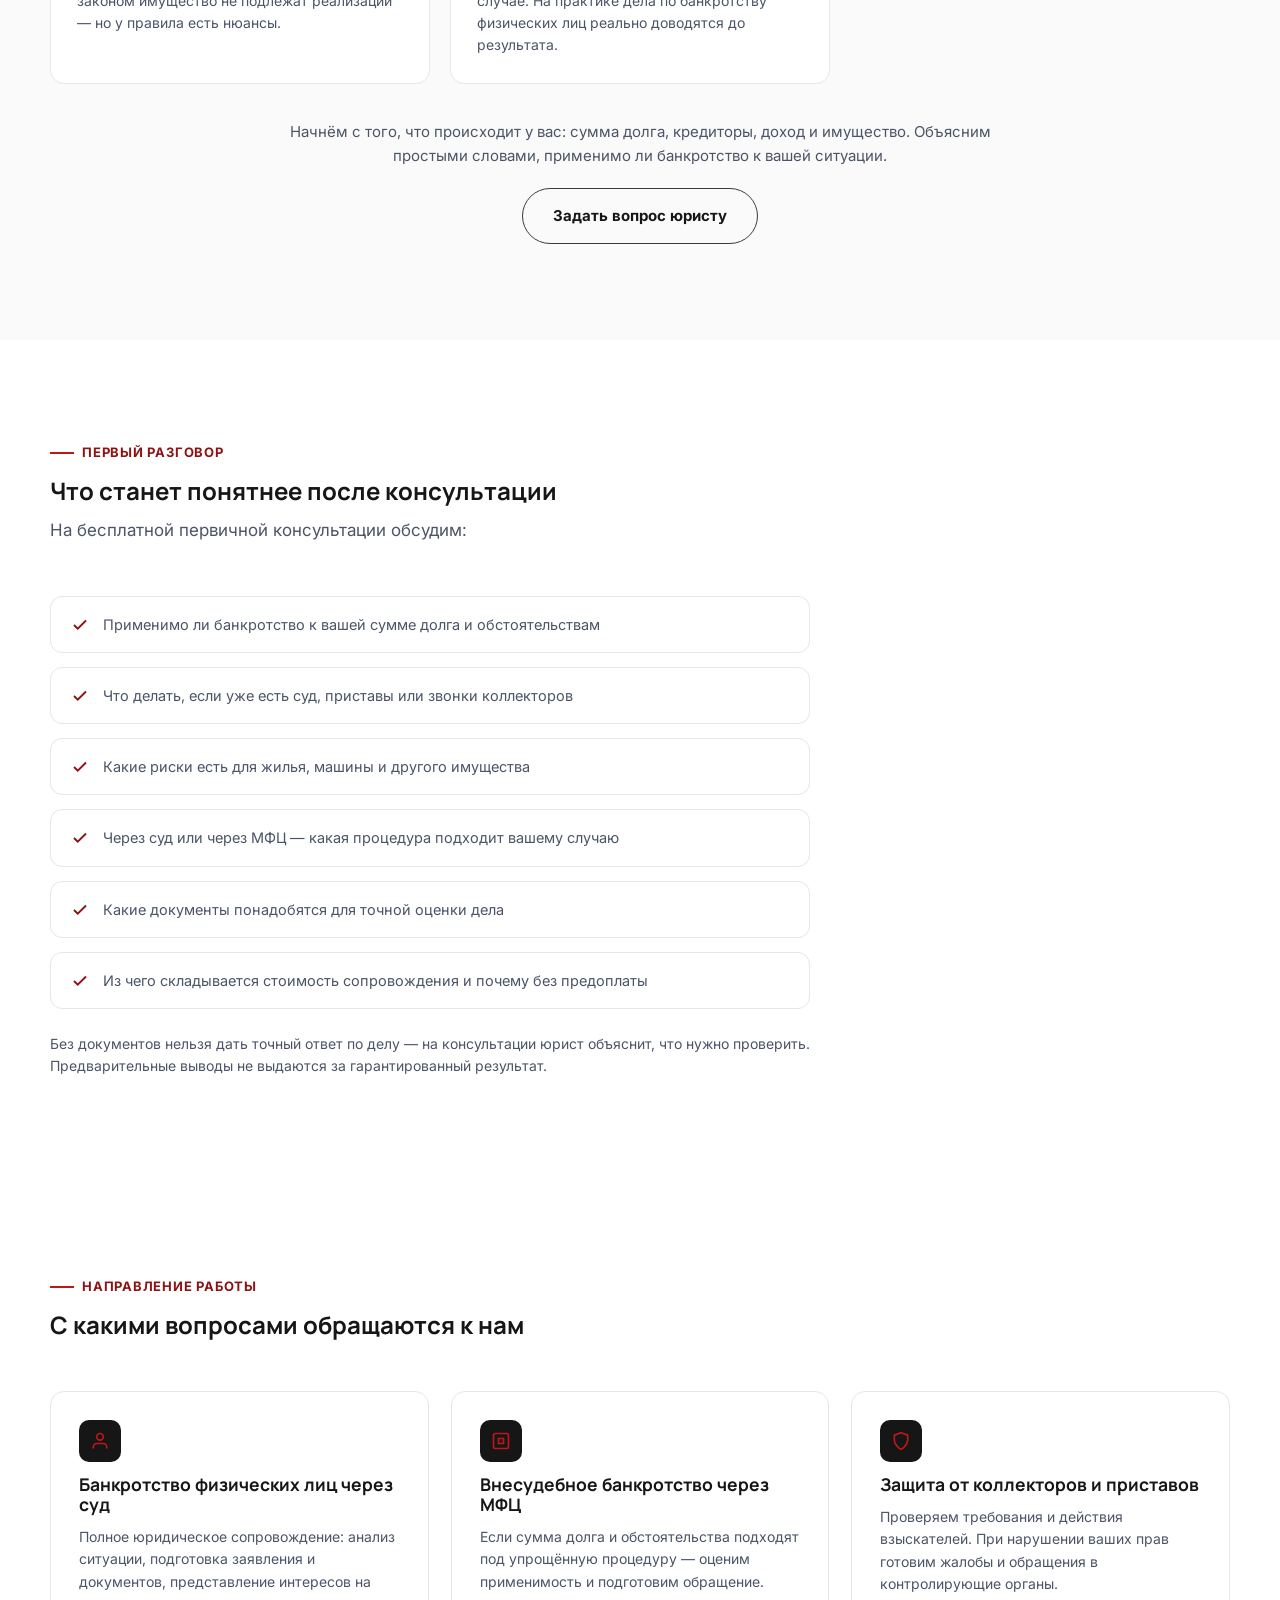
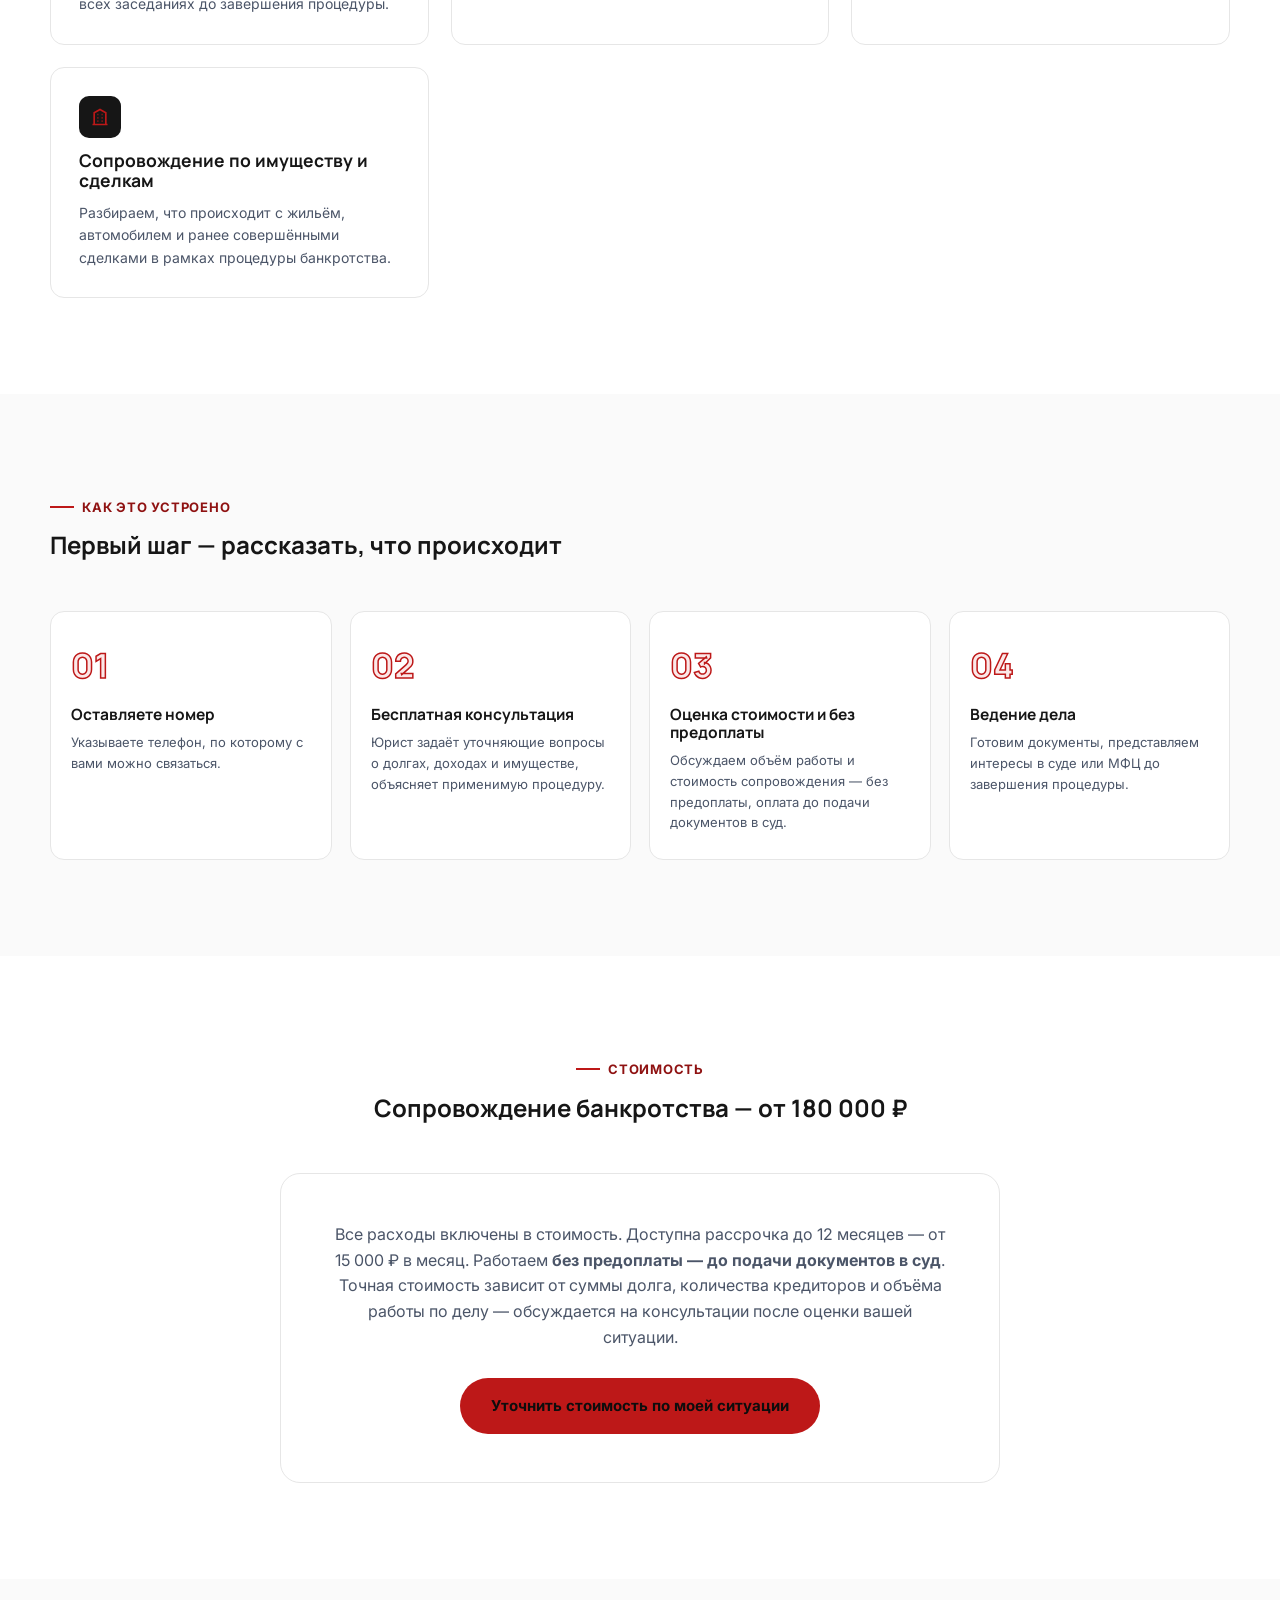
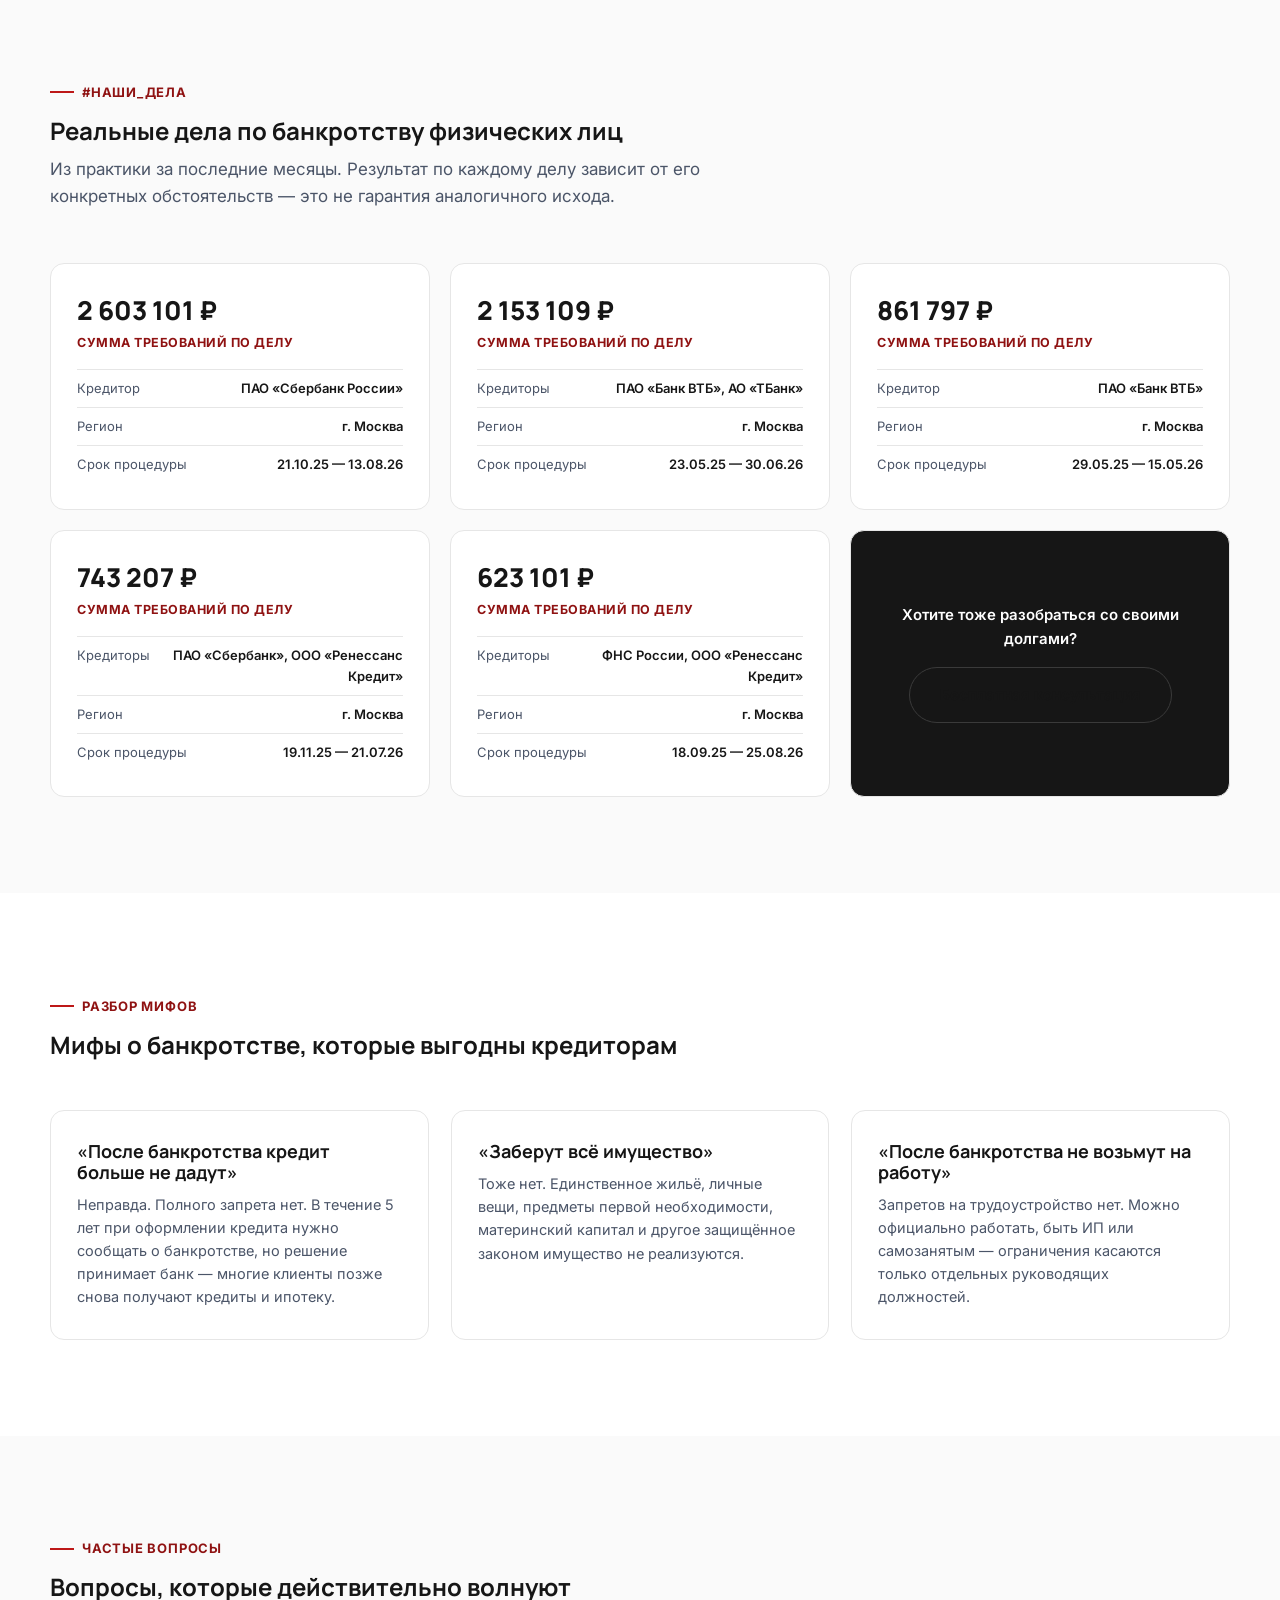
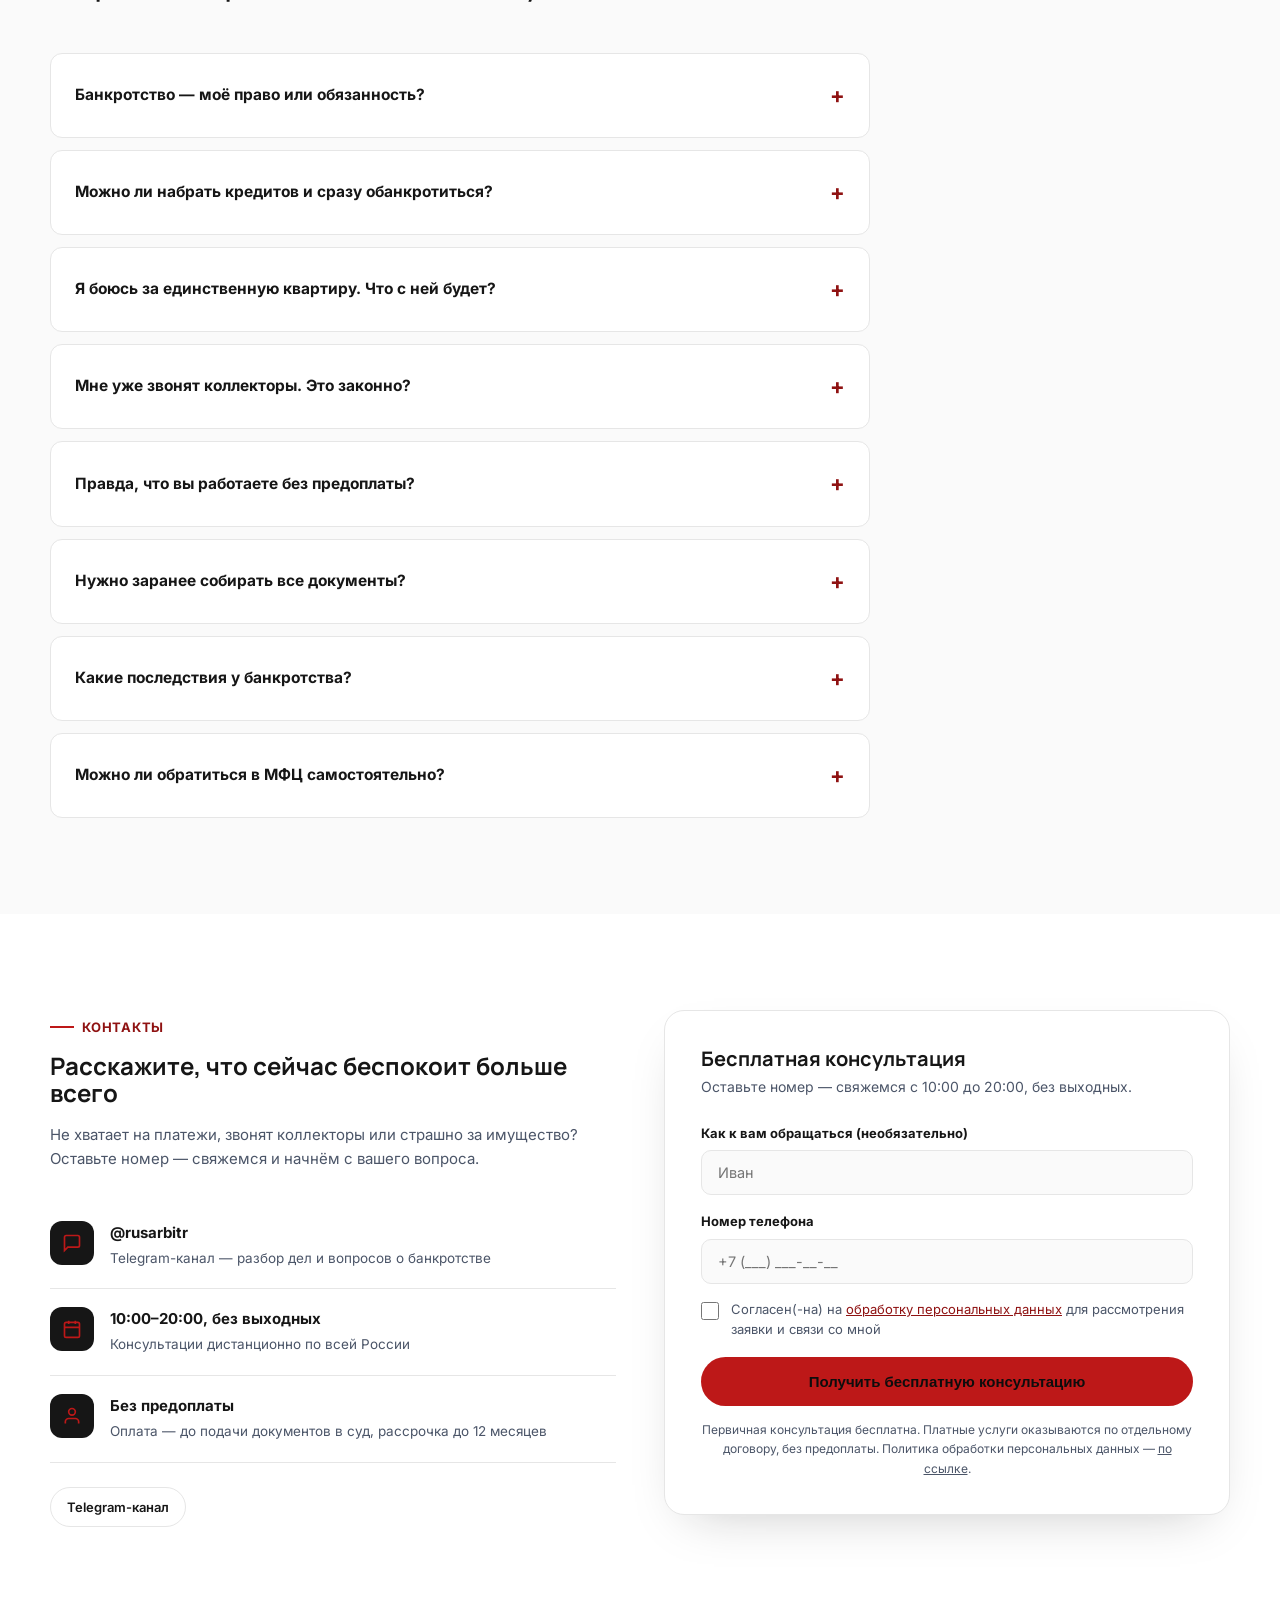
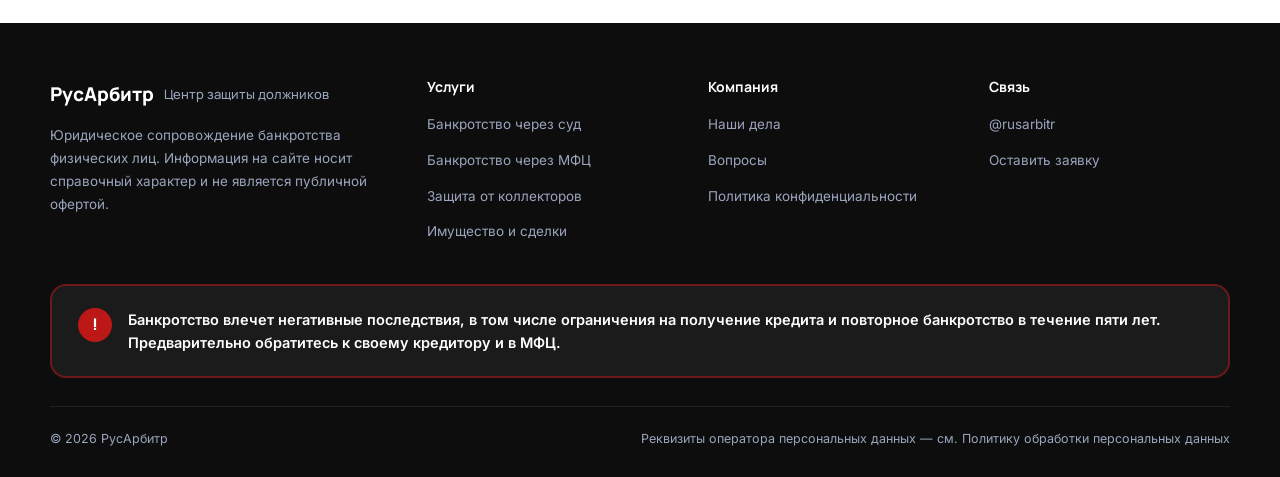
==== commit 796234db: "rebrand: white+red brand colors, real logo, fix legal disclaimer text, price 180k, remove banned спи" ====
--- a/index.html
+++ b/index.html
@@ -3,8 +3,8 @@
 <head>
 <meta charset="UTF-8">
 <meta name="viewport" content="width=device-width, initial-scale=1.0">
-<title>РусАрбитр — банкротство физических лиц, списание долгов законно</title>
-<meta name="description" content="Юридическое сопровождение банкротства физических лиц. Работаем без предоплаты, бесплатная первичная консультация. Реальные дела о списании долгов.">
+<title>РусАрбитр — Центр защиты должников</title>
+<meta name="description" content="Юридическое сопровождение банкротства физических лиц. Работаем без предоплаты, бесплатная первичная консультация.">
 <link rel="preconnect" href="https://fonts.googleapis.com">
 <link rel="preconnect" href="https://fonts.gstatic.com" crossorigin>
 <link href="https://fonts.googleapis.com/css2?family=Inter:wght@400;500;600;700;800&family=Manrope:wght@500;600;700;800&display=swap" rel="stylesheet">
@@ -15,8 +15,7 @@
 <header class="header" id="header">
   <div class="container header__inner">
     <a href="#" class="logo">
-      <span class="logo__mark">РА</span>
-      <span>РусАрбитр<span class="logo__suffix">Банкротство физических лиц</span></span>
+      <img src="img/logo.png" alt="РусАрбитр — Центр защиты должников" class="logo__img">
     </a>
     <nav class="nav" id="nav">
       <a href="#situations">Ваша ситуация</a>
@@ -27,7 +26,7 @@
       <a href="#contact">Контакты</a>
     </nav>
     <div class="header__actions">
-      <a href="https://t.me/rusarbitr" target="_blank" rel="noopener" class="header__phone">@rusarbitr<span>10:00–20:00, без выходных</span></a>
+      <a href="https://t.me/rusarbitr" target="_blank" rel="noopener" class="header__phone">Telegram: @rusarbitr</a>
       <a href="#contact" class="btn btn--gold"><svg width="16" height="16" viewBox="0 0 24 24" fill="none" stroke="currentColor" stroke-width="2" style="flex-shrink:0"><path d="M21 15a2 2 0 01-2 2H7l-4 4V5a2 2 0 012-2h14a2 2 0 012 2z"/></svg><span>Бесплатная консультация</span></a>
       <button class="burger" id="burger" aria-label="Меню"><span></span><span></span><span></span></button>
     </div>
@@ -48,16 +47,16 @@
 
         <div class="warning-banner">
           <div class="warning-banner__icon">!</div>
-          <p>Банкротство влечёт правовые последствия, в том числе ограничения на новые кредиты и повторное банкротство в течение пяти лет. Решение о процедуре принимается по итогам оценки конкретной ситуации.</p>
+          <p>Банкротство влечет негативные последствия, в том числе ограничения на получение кредита и повторное банкротство в течение пяти лет. Предварительно обратитесь к своему кредитору и в МФЦ.</p>
         </div>
       </div>
       <div class="hero__card">
         <div class="hero__case">
           <div class="tag">Пример из практики · #наши_дела</div>
-          <h3>Списание долга</h3>
+          <h3>Дело о банкротстве</h3>
           <div class="amount">2 603 101 ₽<small>ПАО «Сбербанк России», г. Москва</small></div>
           <div class="divider"></div>
-          <p>Процедура: 21.10.2025 — 13.08.2026. Требования кредитора включены в реестр, задолженность признана безнадёжной к взысканию в рамках дела о банкротстве.</p>
+          <p>Процедура: 21.10.2025 — 13.08.2026. Требования кредитора включены в реестр в рамках дела о банкротстве.</p>
           <p style="font-size:12.5px;color:#8a94ab;margin:0">Результат зависит от конкретных обстоятельств дела. Это не гарантия аналогичного исхода в вашей ситуации.</p>
         </div>
       </div>
@@ -69,7 +68,7 @@
   <div class="container trust__inner">
     <span><strong>РусАрбитр</strong> — юридическое сопровождение банкротства физлиц</span>
     <span>Разбор реальных дел и вопросов о банкротстве — в <strong>Telegram-канале rusarbitr</strong></span>
-    <span>Консультации <strong>дистанционно по всей России</strong></span>
+    <span>Работаем <strong>в Москве и Московской области</strong>, консультации дистанционно по всей России</span>
   </div>
 </div>
 
@@ -98,7 +97,7 @@
       </div>
       <div class="situation reveal">
         <h3>Кредиторы пугают последствиями</h3>
-        <p>Убеждают, что банкротом «всё равно не признают» и платить придётся в любом случае. На практике дела о списании долгов реально доводятся до результата.</p>
+        <p>Убеждают, что банкротом «всё равно не признают» и платить придётся в любом случае. На практике дела по банкротству физических лиц реально доводятся до результата.</p>
       </div>
     </div>
     <p class="situation-note">Начнём с того, что происходит у вас: сумма долга, кредиторы, доход и имущество. Объясним простыми словами, применимо ли банкротство к вашей ситуации.</p>
@@ -165,7 +164,7 @@
     <div class="steps steps--4">
       <div class="step reveal"><div class="step__num">01</div><h3>Оставляете номер</h3><p>Указываете телефон, по которому с вами можно связаться.</p></div>
       <div class="step reveal"><div class="step__num">02</div><h3>Бесплатная консультация</h3><p>Юрист задаёт уточняющие вопросы о долгах, доходах и имуществе, объясняет применимую процедуру.</p></div>
-      <div class="step reveal"><div class="step__num">03</div><h3>Оценка стоимости и без предоплаты</h3><p>Обсуждаем объём работы и стоимость сопровождения — оплата поэтапно, без предоплаты в начале.</p></div>
+      <div class="step reveal"><div class="step__num">03</div><h3>Оценка стоимости и без предоплаты</h3><p>Обсуждаем объём работы и стоимость сопровождения — без предоплаты, оплата до подачи документов в суд.</p></div>
       <div class="step reveal"><div class="step__num">04</div><h3>Ведение дела</h3><p>Готовим документы, представляем интересы в суде или МФЦ до завершения процедуры.</p></div>
     </div>
   </div>
@@ -175,10 +174,10 @@
   <div class="container">
     <div class="section__head" style="margin-inline:auto;text-align:center">
       <div class="eyebrow">Стоимость</div>
-      <h2>Сопровождение банкротства — от 210 000 ₽</h2>
+      <h2>Сопровождение банкротства — от 180 000 ₽</h2>
     </div>
     <div class="price-cta reveal">
-      <p>Точная стоимость зависит от суммы долга, количества кредиторов, наличия имущества и объёма работы по делу. Работаем <strong>без предоплаты</strong> — оплата распределяется по мере ведения дела, а не вносится целиком в начале. Точные условия обсуждаются на консультации после оценки вашей ситуации.</p>
+      <p>Все расходы включены в стоимость. Доступна рассрочка до 12 месяцев — от 15 000 ₽ в месяц. Работаем <strong>без предоплаты — до подачи документов в суд</strong>. Точная стоимость зависит от суммы долга, количества кредиторов и объёма работы по делу — обсуждается на консультации после оценки вашей ситуации.</p>
       <a href="#contact" class="btn btn--gold">Уточнить стоимость по моей ситуации</a>
     </div>
   </div>
@@ -188,41 +187,41 @@
   <div class="container">
     <div class="section__head">
       <div class="eyebrow">#наши_дела</div>
-      <h2>Реальные дела о списании долгов</h2>
+      <h2>Реальные дела по банкротству физических лиц</h2>
       <p>Из практики за последние месяцы. Результат по каждому делу зависит от его конкретных обстоятельств — это не гарантия аналогичного исхода.</p>
     </div>
     <div class="cases-grid">
       <div class="case-card reveal">
         <div class="case-card__amount">2 603 101 ₽</div>
-        <p class="case-card__label">списано долгов</p>
+        <p class="case-card__label">сумма требований по делу</p>
         <div class="case-card__row"><span>Кредитор</span><b>ПАО «Сбербанк России»</b></div>
         <div class="case-card__row"><span>Регион</span><b>г. Москва</b></div>
         <div class="case-card__row"><span>Срок процедуры</span><b>21.10.25 — 13.08.26</b></div>
       </div>
       <div class="case-card reveal">
         <div class="case-card__amount">2 153 109 ₽</div>
-        <p class="case-card__label">списано долгов</p>
+        <p class="case-card__label">сумма требований по делу</p>
         <div class="case-card__row"><span>Кредиторы</span><b>ПАО «Банк ВТБ», АО «ТБанк»</b></div>
         <div class="case-card__row"><span>Регион</span><b>г. Москва</b></div>
         <div class="case-card__row"><span>Срок процедуры</span><b>23.05.25 — 30.06.26</b></div>
       </div>
       <div class="case-card reveal">
         <div class="case-card__amount">861 797 ₽</div>
-        <p class="case-card__label">списано долгов</p>
+        <p class="case-card__label">сумма требований по делу</p>
         <div class="case-card__row"><span>Кредитор</span><b>ПАО «Банк ВТБ»</b></div>
         <div class="case-card__row"><span>Регион</span><b>г. Москва</b></div>
         <div class="case-card__row"><span>Срок процедуры</span><b>29.05.25 — 15.05.26</b></div>
       </div>
       <div class="case-card reveal">
         <div class="case-card__amount">743 207 ₽</div>
-        <p class="case-card__label">списано долгов</p>
+        <p class="case-card__label">сумма требований по делу</p>
         <div class="case-card__row"><span>Кредиторы</span><b>ПАО «Сбербанк», ООО «Ренессанс Кредит»</b></div>
         <div class="case-card__row"><span>Регион</span><b>г. Москва</b></div>
         <div class="case-card__row"><span>Срок процедуры</span><b>19.11.25 — 21.07.26</b></div>
       </div>
       <div class="case-card reveal">
         <div class="case-card__amount">623 101 ₽</div>
-        <p class="case-card__label">списано долгов</p>
+        <p class="case-card__label">сумма требований по делу</p>
         <div class="case-card__row"><span>Кредиторы</span><b>ФНС России, ООО «Ренессанс Кредит»</b></div>
         <div class="case-card__row"><span>Регион</span><b>г. Москва</b></div>
         <div class="case-card__row"><span>Срок процедуры</span><b>18.09.25 — 25.08.26</b></div>
@@ -269,7 +268,7 @@
       <details class="faq__item"><summary>Можно ли набрать кредитов и сразу обанкротиться?<span></span></summary><p>Нет. Суд проверяет, когда оформлялись кредиты, что сообщалось банкам и куда потрачены деньги. Заранее спланированный уход от долгов признаётся недобросовестным поведением, и такие долги могут не списать. Но если вы рассчитывали платить, а затем потеряли доход или столкнулись с обстоятельствами — это не считается недобросовестностью.</p></details>
       <details class="faq__item"><summary>Я боюсь за единственную квартиру. Что с ней будет?<span></span></summary><p>Чтобы оценить риск, нужно знать, есть ли ипотека, другое жильё и какие сделки совершались. Защита единственного жилья имеет исключения, поэтому без анализа обстоятельств обещать его сохранение нельзя.</p></details>
       <details class="faq__item"><summary>Мне уже звонят коллекторы. Это законно?<span></span></summary><p>Обсудим характер обращений и документы. Если есть признаки нарушения ваших прав — объясним порядок действий. Само обращение к юристу не прекращает взыскание автоматически.</p></details>
-      <details class="faq__item"><summary>Правда, что вы работаете без предоплаты?<span></span></summary><p>Да. Оплата сопровождения распределяется по этапам ведения дела, а не вносится целиком до начала работы. Точный порядок оплаты обсуждается на консультации после оценки вашей ситуации.</p></details>
+      <details class="faq__item"><summary>Правда, что вы работаете без предоплаты?<span></span></summary><p>Да. Мы не берём деньги вперёд — оплата вносится до подачи документов в суд, доступна рассрочка до 12 месяцев. Точный порядок оплаты обсуждается на консультации после оценки вашей ситуации.</p></details>
       <details class="faq__item"><summary>Нужно заранее собирать все документы?<span></span></summary><p>Для первого разговора достаточно описать ситуацию. Для точного анализа юрист скажет, какие документы понадобятся.</p></details>
       <details class="faq__item"><summary>Какие последствия у банкротства?<span></span></summary><p>Возможна реализация не защищённого законом имущества, оспаривание ранее совершённых сделок, ограничения на управление юридическими лицами и запрет на повторное банкротство в течение пяти лет. Алиментные обязательства сохраняются и после завершения процедуры.</p></details>
       <details class="faq__item"><summary>Можно ли обратиться в МФЦ самостоятельно?<span></span></summary><p>Да, если ситуация соответствует условиям внесудебной процедуры. Рассмотрение заявления в МФЦ бесплатно, платный посредник не обязателен — но многие обращаются за проверкой применимости упрощённой процедуры именно к юристу.</p></details>
@@ -294,7 +293,7 @@
       </div>
       <div class="contact-card">
         <div class="contact-card__icon"><svg width="20" height="20" viewBox="0 0 24 24" fill="none" stroke="currentColor" stroke-width="2"><path d="M20 21v-2a4 4 0 00-4-4H8a4 4 0 00-4 4v2"/><circle cx="12" cy="7" r="4"/></svg></div>
-        <div><b>Без предоплаты</b><span>Оплата поэтапно, по мере ведения дела</span></div>
+        <div><b>Без предоплаты</b><span>Оплата — до подачи документов в суд, рассрочка до 12 месяцев</span></div>
       </div>
 
       <div class="social-row">
@@ -328,7 +327,7 @@
   <div class="container">
     <div class="footer__top">
       <div>
-        <a href="#" class="logo"><span class="logo__mark">РА</span><span>РусАрбитр</span></a>
+        <a href="#" class="logo logo--footer">РусАрбитр<span class="logo__suffix">Центр защиты должников</span></a>
         <p>Юридическое сопровождение банкротства физических лиц. Информация на сайте носит справочный характер и не является публичной офертой.</p>
       </div>
       <div class="footer__col">
@@ -356,9 +355,9 @@
         </ul>
       </div>
     </div>
-    <div class="warning-banner" style="background:rgba(255,255,255,0.06);border-color:rgba(201,162,74,0.5);margin-top:0;margin-bottom:28px">
+    <div class="warning-banner" style="background:rgba(255,255,255,0.06);border-color:rgba(189,24,24,0.5);margin-top:0;margin-bottom:28px">
       <div class="warning-banner__icon">!</div>
-      <p style="color:#fff">Банкротство влечёт правовые последствия, в том числе ограничения на новые кредиты и повторное банкротство в течение пяти лет. Решение о процедуре принимается по итогам оценки конкретной ситуации.</p>
+      <p style="color:#fff">Банкротство влечет негативные последствия, в том числе ограничения на получение кредита и повторное банкротство в течение пяти лет. Предварительно обратитесь к своему кредитору и в МФЦ.</p>
     </div>
     <div class="footer__bottom">
       <span>© <span id="year"></span> РусАрбитр</span>
--- a/styles.css
+++ b/styles.css
@@ -1,20 +1,20 @@
 /* ===== Tokens ===== */
 :root {
-  --navy-950: #0d1526;
-  --navy-900: #10192c;
-  --navy-800: #16243b;
-  --navy-700: #1f3252;
-  --navy-500: #35507d;
-  --gold-500: #c9a24a;
-  --gold-600: #b28a34;
-  --gold-100: #f6ecd7;
-  --cream: #faf7f1;
+  --navy-950: #0d0d0d;
+  --navy-900: #161616;
+  --navy-800: #232323;
+  --navy-700: #3a3a3a;
+  --navy-500: #666666;
+  --gold-500: #BD1818;
+  --gold-600: #8f1212;
+  --gold-100: #FBE8E8;
+  --cream: #fafafa;
   --white: #ffffff;
   --ink: #14181f;
   --ink-soft: #4b5568;
-  --line: #e6e1d6;
+  --line: #e6e6e6;
   --radius: 14px;
-  --shadow: 0 20px 50px -25px rgba(16, 25, 44, 0.35);
+  --shadow: 0 20px 50px -25px rgba(18, 18, 18, 0.25);
   --font-head: 'Manrope', sans-serif;
   --font-body: 'Inter', sans-serif;
 }
@@ -83,7 +83,7 @@
   white-space: nowrap;
 }
 .btn--gold { background: var(--gold-500); color: var(--navy-950); }
-.btn--gold:hover { background: var(--gold-600); transform: translateY(-2px); box-shadow: 0 14px 30px -12px rgba(201,162,74,0.6); }
+.btn--gold:hover { background: var(--gold-600); transform: translateY(-2px); box-shadow: 0 14px 30px -12px rgba(189,24,24,0.5); }
 .btn--outline { background: transparent; color: var(--navy-900); border-color: var(--navy-700); }
 .btn--outline:hover { background: var(--navy-900); color: #fff; }
 .btn--ghost-light { background: rgba(255,255,255,0.08); color: #fff; border-color: rgba(255,255,255,0.35); }
@@ -95,7 +95,7 @@
   position: sticky;
   top: 0;
   z-index: 100;
-  background: rgba(250, 247, 241, 0.9);
+  background: rgba(250, 250, 250, 0.9);
   backdrop-filter: blur(10px);
   border-bottom: 1px solid transparent;
   transition: border-color 0.2s ease, box-shadow 0.2s ease;
@@ -121,15 +121,9 @@
   font-size: 19px;
   color: var(--navy-900);
 }
-.logo__mark {
-  width: 38px; height: 38px;
-  border-radius: 10px;
-  background: linear-gradient(145deg, var(--navy-900), var(--navy-700));
-  display: flex; align-items: center; justify-content: center;
-  color: var(--gold-500);
-  font-size: 17px;
-  flex-shrink: 0;
-}
+.logo__img { height: 40px; width: auto; display: block; }
+.logo--footer { font-weight: 800; color: #fff; }
+.logo--footer .logo__suffix { color: #9aa5bd; }
 .logo__suffix { color: var(--ink-soft); font-weight: 500; font-size: 13px; display: block; }
 
 .nav {
@@ -169,7 +163,7 @@
 .hero {
   padding: 72px 0 96px;
   background:
-    radial-gradient(circle at 85% 10%, rgba(201,162,74,0.14), transparent 45%),
+    radial-gradient(circle at 85% 10%, rgba(189,24,24,0.08), transparent 45%),
     var(--cream);
 }
 .hero__grid {
@@ -200,14 +194,14 @@
 .hero__card::before {
   content: '';
   position: absolute; inset: 0;
-  background: radial-gradient(circle at 100% 0%, rgba(201,162,74,0.25), transparent 60%);
+  background: radial-gradient(circle at 100% 0%, rgba(189,24,24,0.22), transparent 60%);
 }
 .hero__card h3 { color: var(--gold-500); font-size: 15px; text-transform: uppercase; letter-spacing: 0.05em; margin-bottom: 18px; position: relative; }
 .hero__case { position: relative; }
 .hero__case .amount { font-family: var(--font-head); font-size: 40px; font-weight: 800; color: #fff; }
 .hero__case .amount small { font-size: 15px; font-weight: 500; color: #aab4c8; display: block; margin-top: 4px; }
 .hero__case p { font-size: 14px; color: #c3cbdc; margin: 18px 0; }
-.hero__case .tag { display: inline-block; background: rgba(201,162,74,0.16); color: var(--gold-500); font-size: 12.5px; font-weight: 700; padding: 6px 12px; border-radius: 999px; margin-bottom: 10px; }
+.hero__case .tag { display: inline-block; background: rgba(189,24,24,0.14); color: var(--gold-500); font-size: 12.5px; font-weight: 700; padding: 6px 12px; border-radius: 999px; margin-bottom: 10px; }
 .hero__case .divider { height: 1px; background: rgba(255,255,255,0.12); margin: 18px 0; }
 .hero__case .result { display: flex; justify-content: space-between; font-size: 13.5px; color: #aab4c8; }
 .hero__case .result b { color: #fff; font-family: var(--font-head); }
@@ -321,7 +315,7 @@
   color: #fff;
 }
 .case > * { min-width: 0; }
-.case__tag { display: inline-block; background: rgba(201,162,74,0.18); color: var(--gold-500); font-size: 12.5px; font-weight: 700; padding: 6px 14px; border-radius: 999px; margin-bottom: 18px; }
+.case__tag { display: inline-block; background: rgba(189,24,24,0.16); color: var(--gold-500); font-size: 12.5px; font-weight: 700; padding: 6px 14px; border-radius: 999px; margin-bottom: 18px; }
 .case h2 { color: #fff; font-size: 28px; margin-bottom: 16px; }
 .case p { color: #c3cbdc; font-size: 15px; margin-bottom: 14px; }
 .case__figures { display: grid; grid-template-columns: 1fr 1fr; gap: 16px; margin-top: 26px; }
@@ -419,7 +413,7 @@
 
 /* ===== Warning banner ===== */
 .warning-banner {
-  background: #fdf3e0;
+  background: #FBE8E8;
   border: 2px solid var(--gold-500);
   border-radius: 16px;
   padding: 22px 26px;
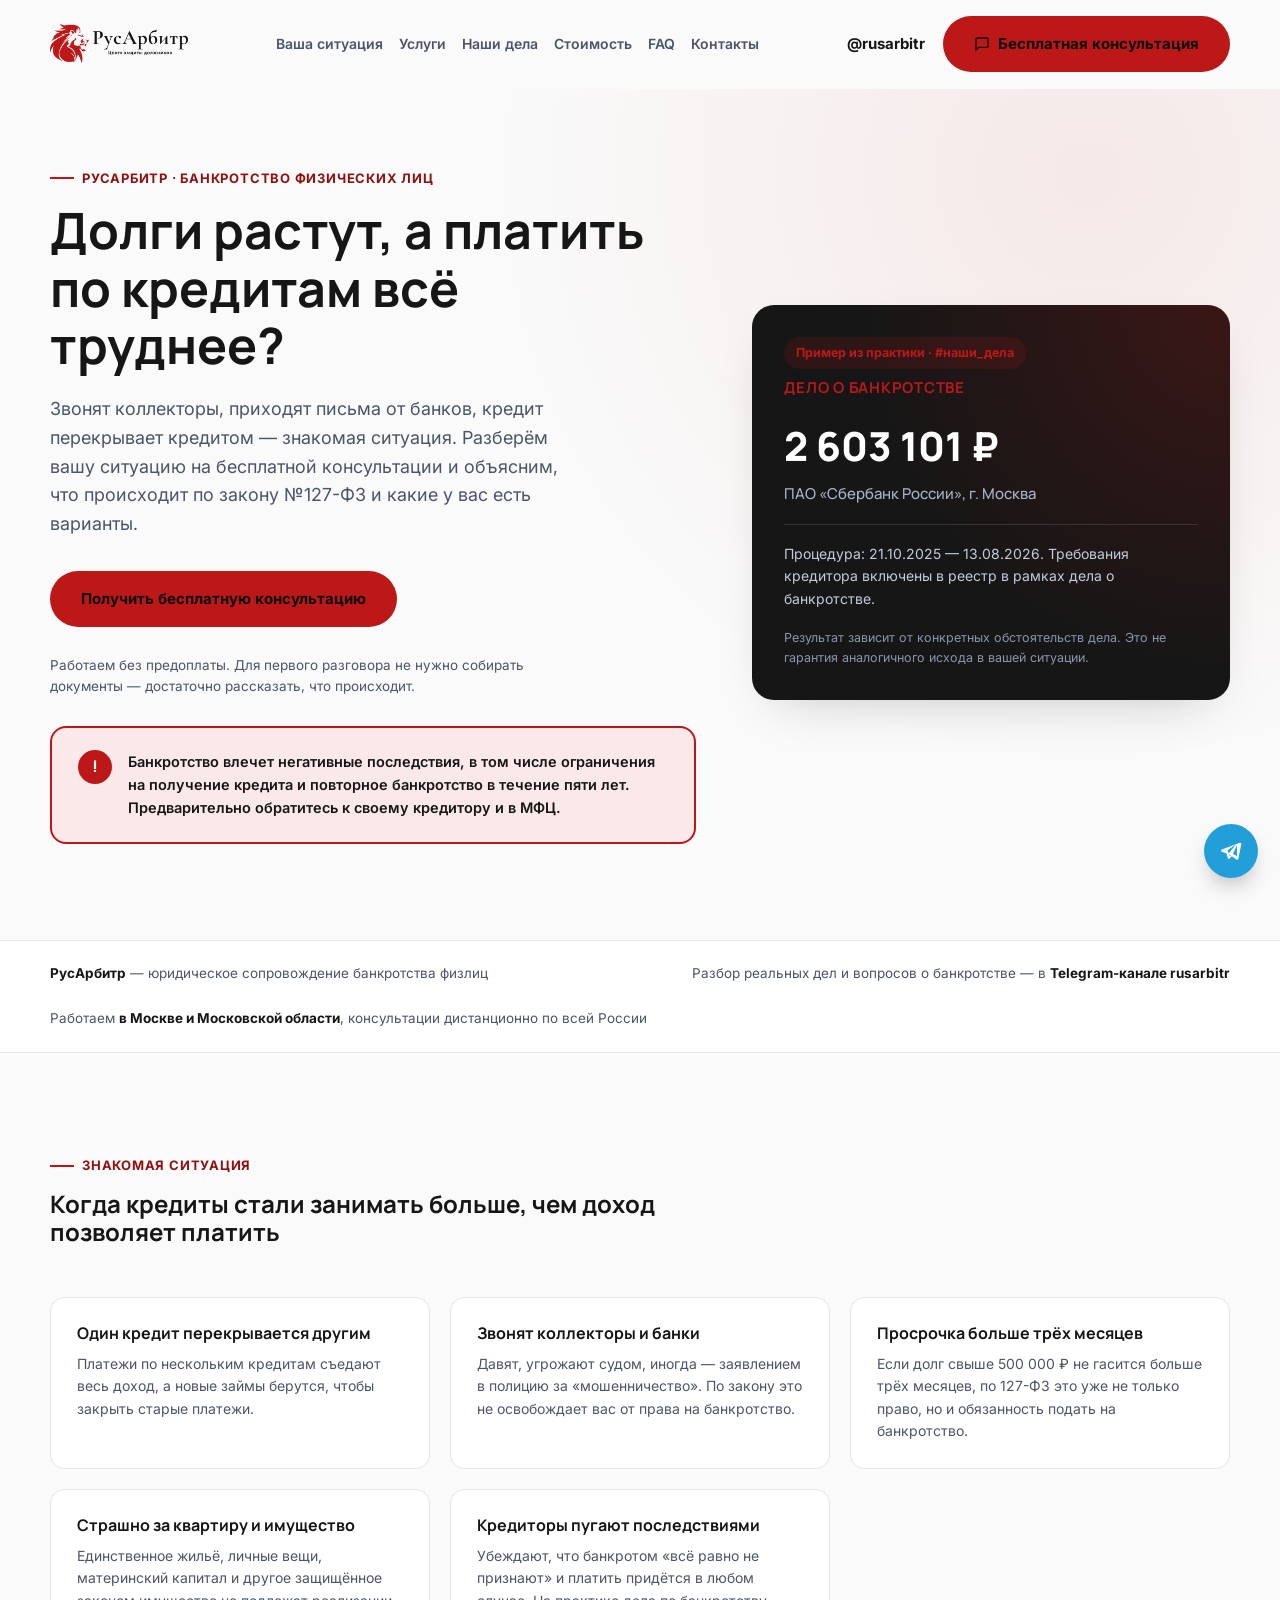
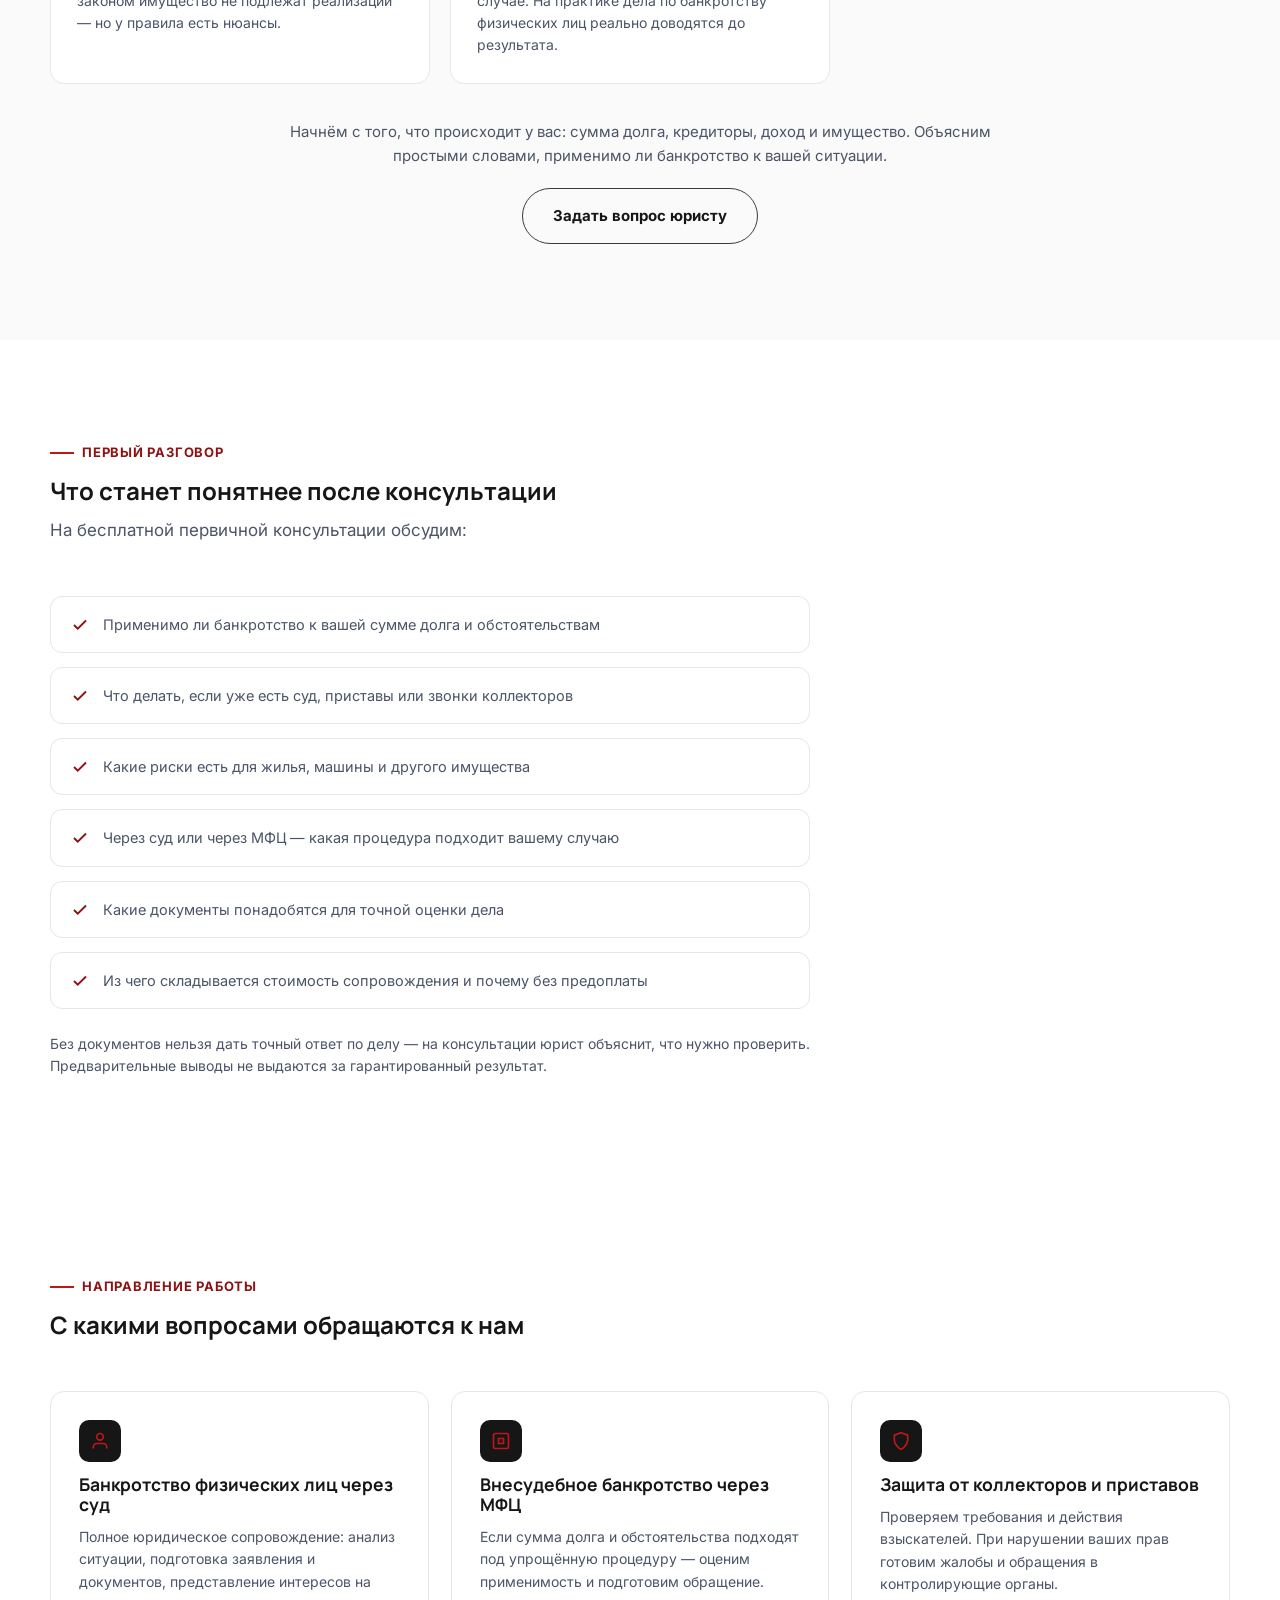
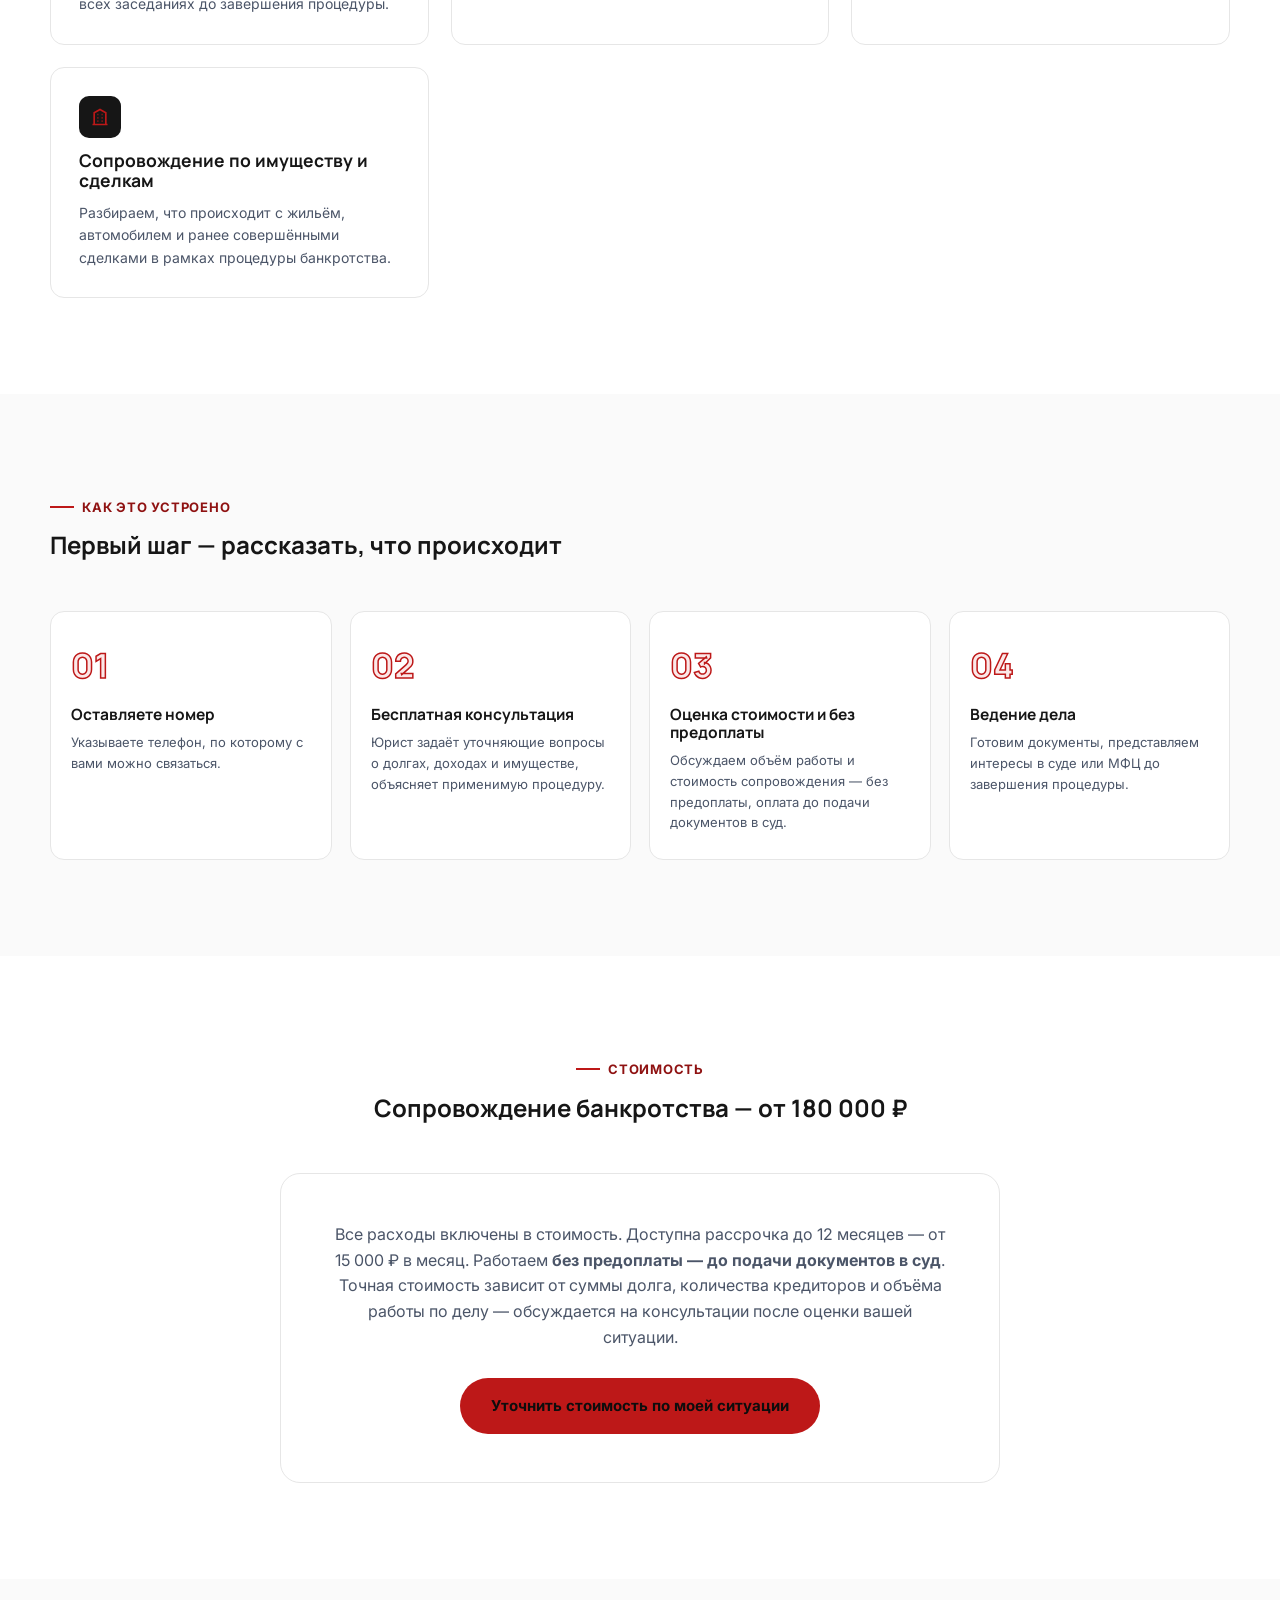
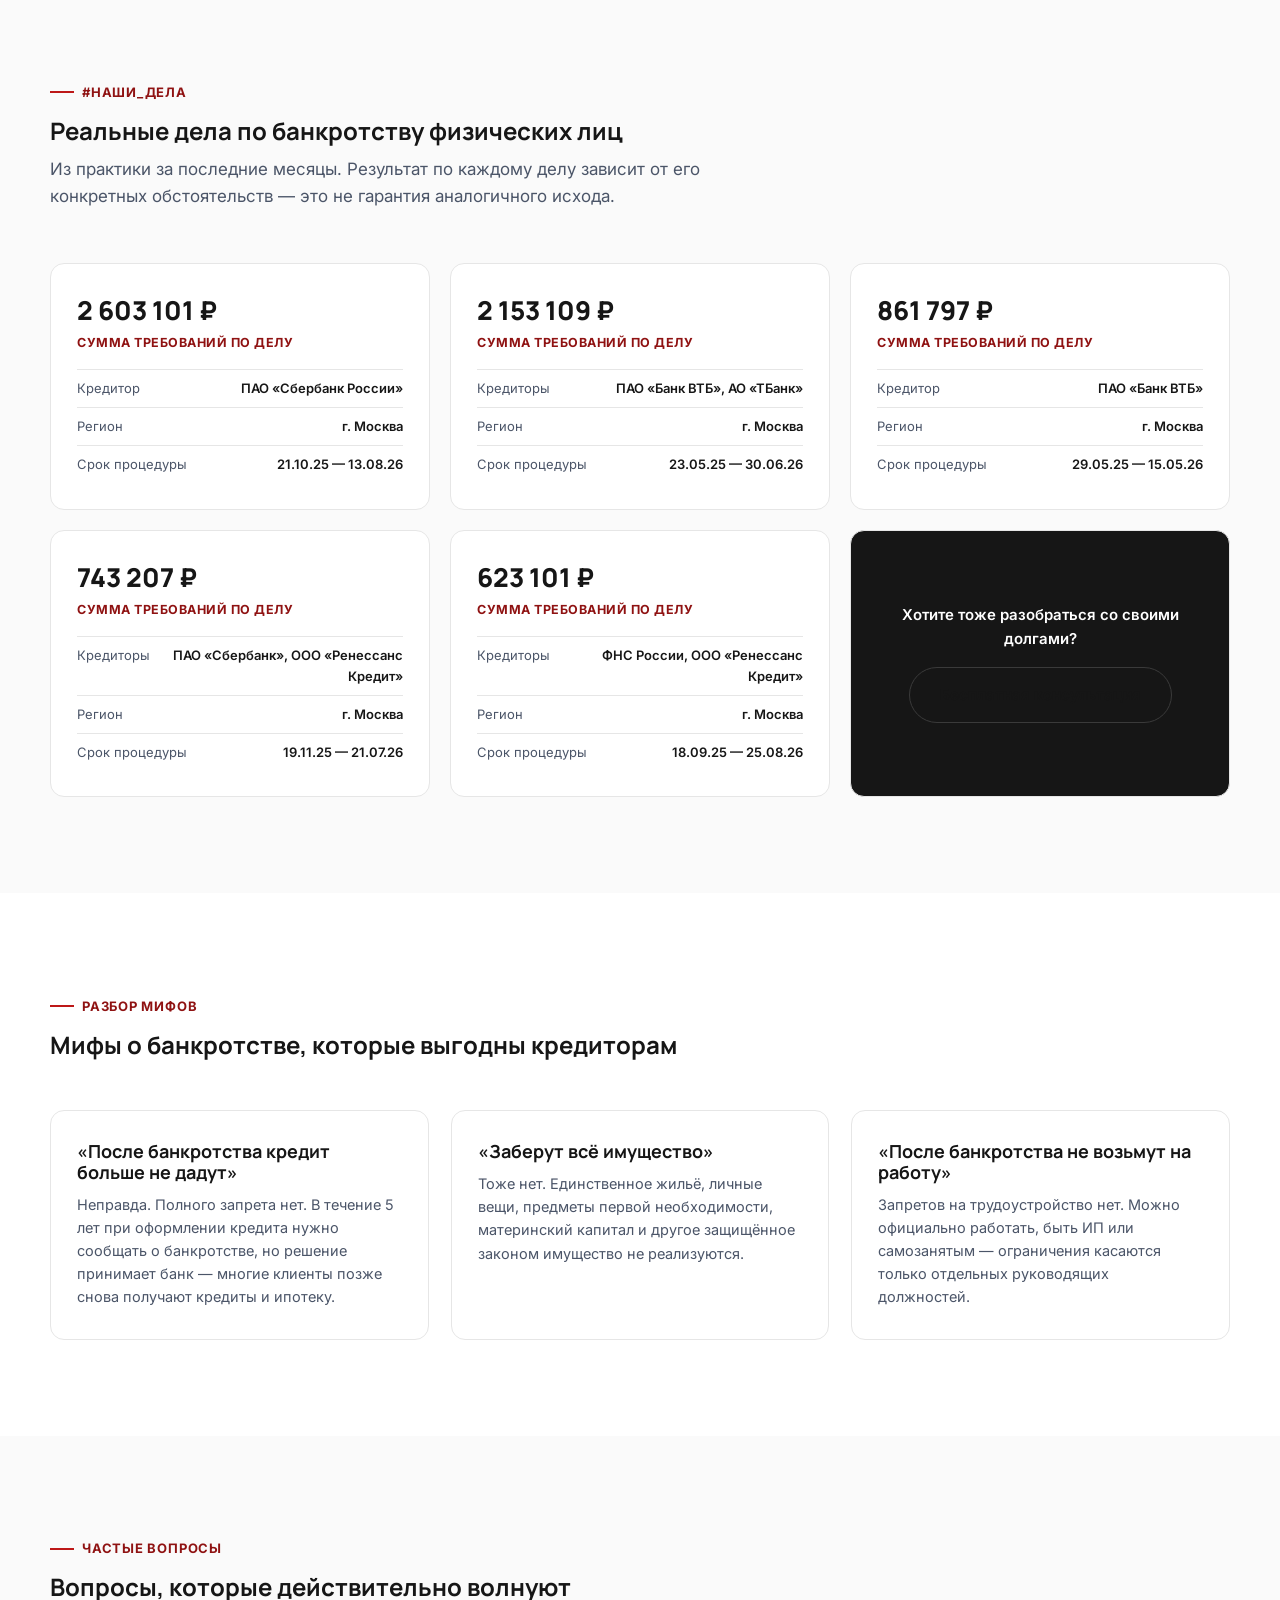
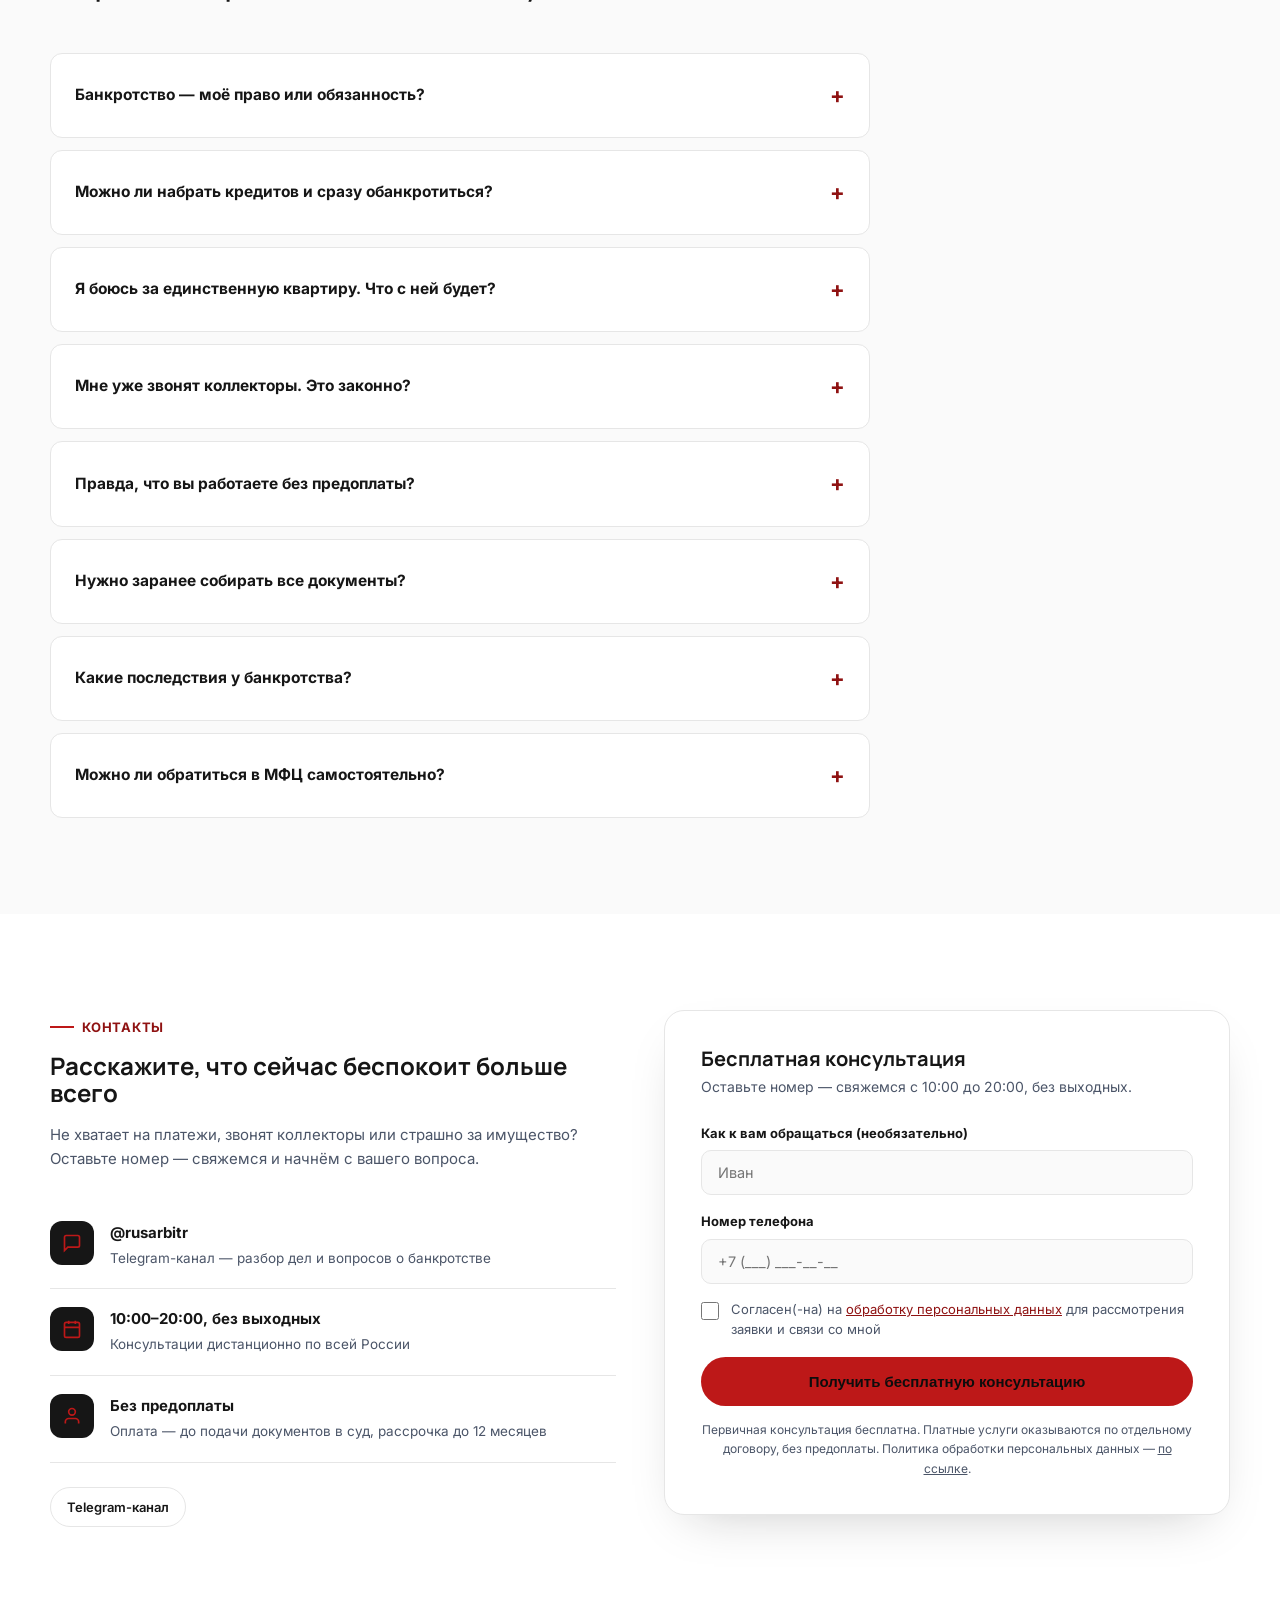
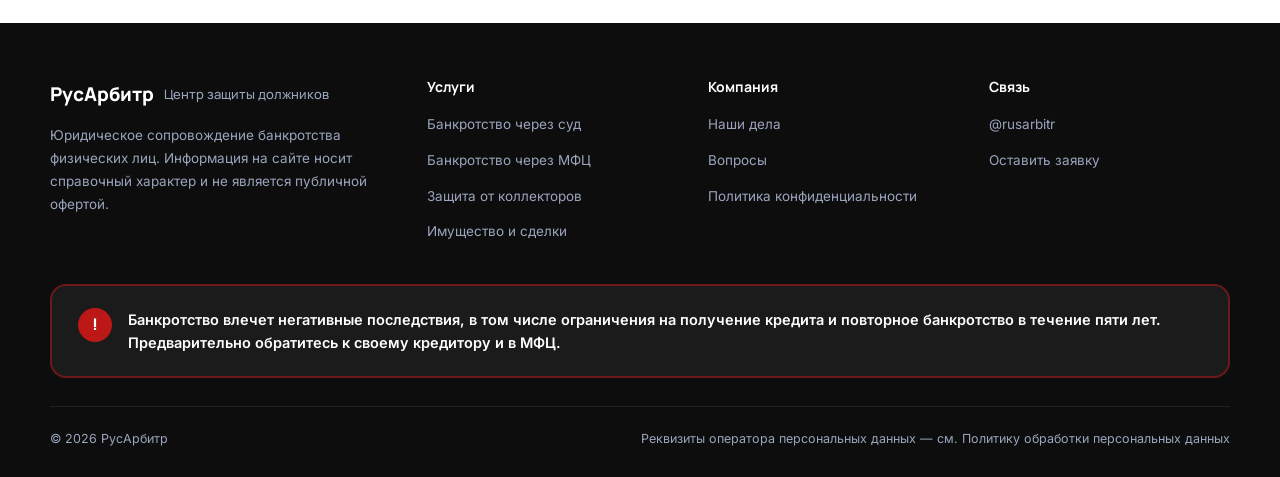
==== commit 4bbec74b: "fix: header nav/contact overlap at mid widths - raise burger breakpoint, shorten telegram label" ====
--- a/index.html
+++ b/index.html
@@ -26,7 +26,7 @@
       <a href="#contact">Контакты</a>
     </nav>
     <div class="header__actions">
-      <a href="https://t.me/rusarbitr" target="_blank" rel="noopener" class="header__phone">Telegram: @rusarbitr</a>
+      <a href="https://t.me/rusarbitr" target="_blank" rel="noopener" class="header__phone">@rusarbitr</a>
       <a href="#contact" class="btn btn--gold"><svg width="16" height="16" viewBox="0 0 24 24" fill="none" stroke="currentColor" stroke-width="2" style="flex-shrink:0"><path d="M21 15a2 2 0 01-2 2H7l-4 4V5a2 2 0 012-2h14a2 2 0 012 2z"/></svg><span>Бесплатная консультация</span></a>
       <button class="burger" id="burger" aria-label="Меню"><span></span><span></span><span></span></button>
     </div>
--- a/styles.css
+++ b/styles.css
@@ -517,11 +517,11 @@
 .reveal.is-visible { opacity: 1; transform: translateY(0); }
 
 /* ===== Responsive ===== */
-@media (max-width: 1180px) {
+@media (max-width: 1300px) {
   .nav { gap: 16px; }
   .nav a { font-size: 14px; }
 }
-@media (max-width: 1100px) {
+@media (max-width: 1220px) {
   .nav { display: none; position: absolute; top: 100%; left: 0; right: 0; background: var(--white); flex-direction: column; align-items: flex-start; padding: 20px 24px; border-bottom: 1px solid var(--line); gap: 4px; }
   .nav.is-open { display: flex; }
   .nav a { padding: 10px 0; width: 100%; }
